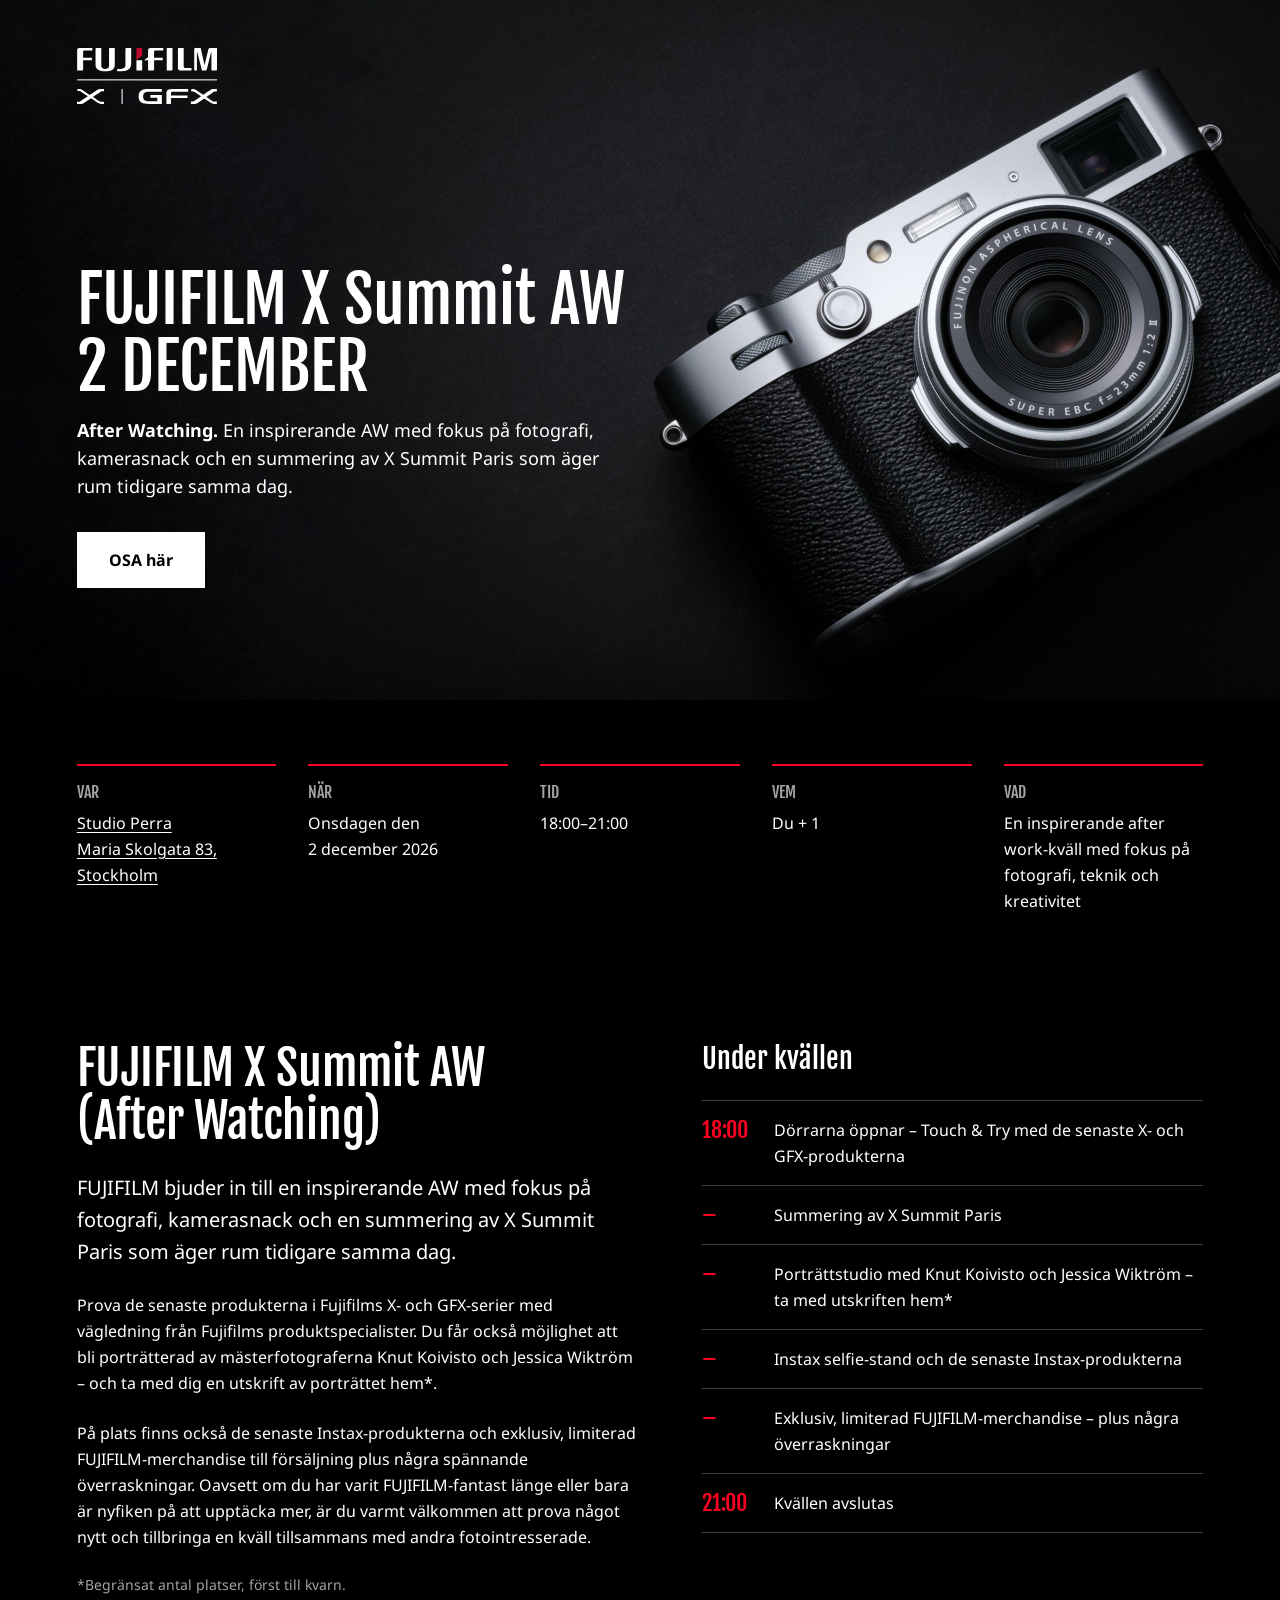
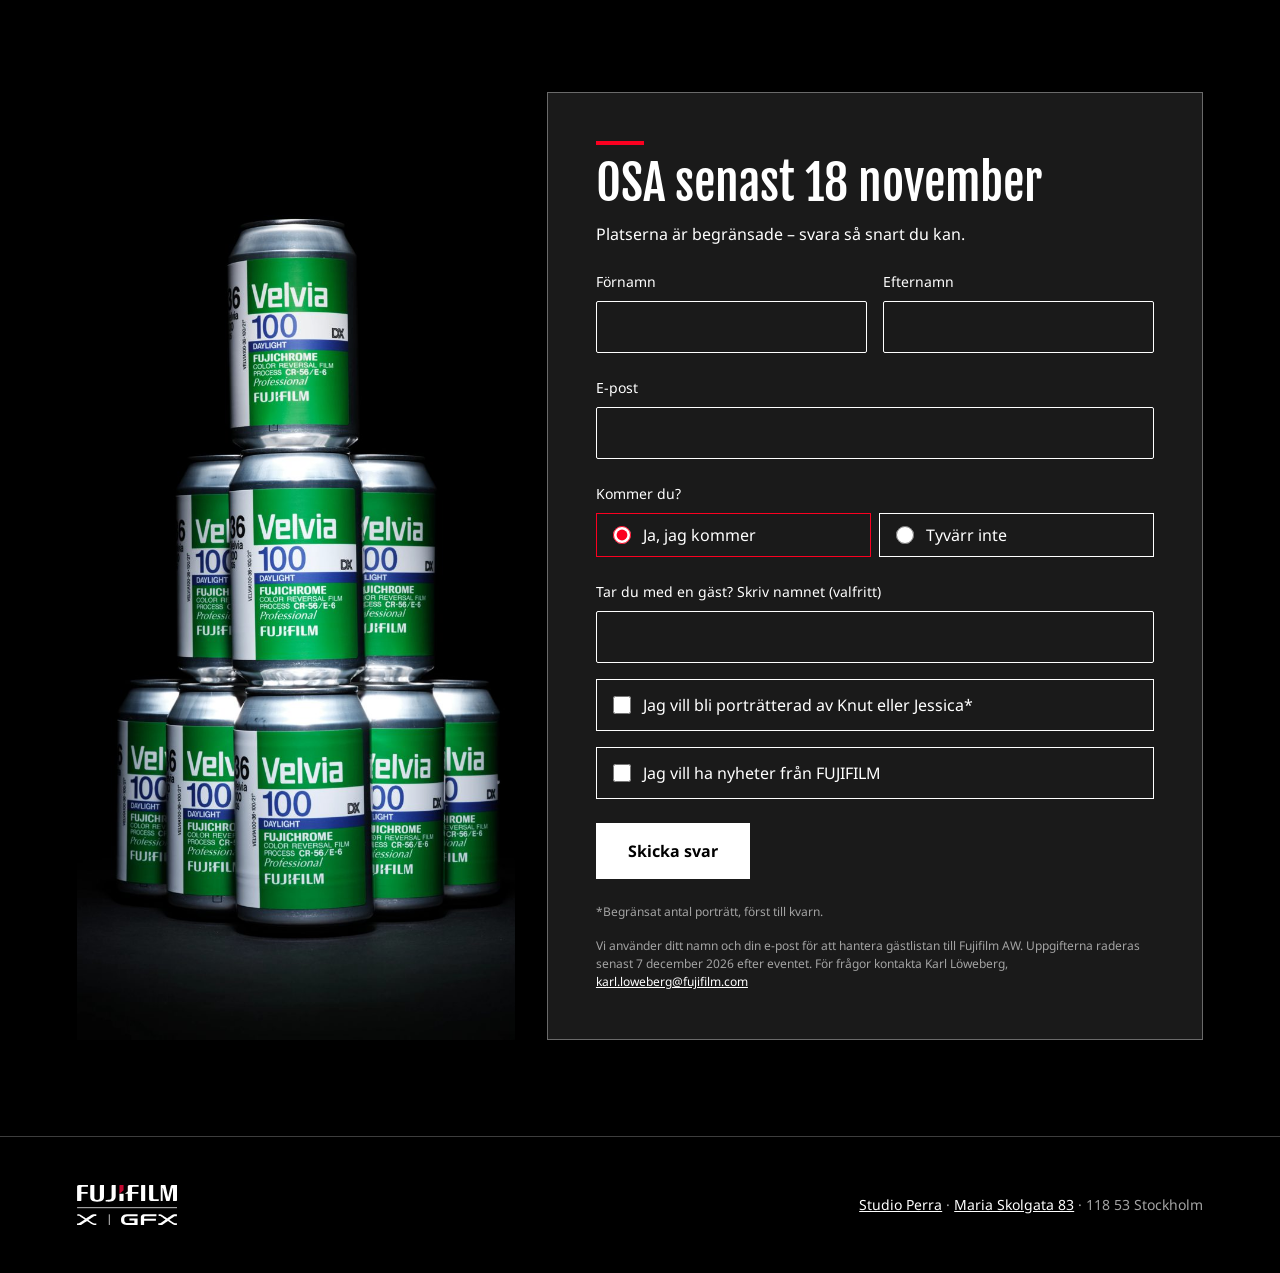
==== index.html @ 07cab006 "Cookiefri besöksräknare Räknar sidvisningar via databasen: tidpunkt, källa och mobil eller dator. In" ====
<!doctype html>
<html lang="sv">
<head>
  <meta charset="utf-8">
  <meta name="viewport" content="width=device-width, initial-scale=1">
  <title>FUJIFILM X Summit AW – OSA 2 december</title>
  <meta name="description" content="FUJIFILM X Summit AW (After Watching) – en inspirerande AW med fotografi, kamerasnack och en summering av X Summit Paris. Studio Perra, 2 december 2026. OSA senast 18 november.">
  <meta name="robots" content="noindex">
  <meta property="og:title" content="FUJIFILM X Summit AW – OSA 2 december">
  <meta property="og:description" content="En inspirerande AW med fotografi, kamerasnack och en summering av X Summit Paris. Studio Perra, 2 december 2026.">
  <meta property="og:type" content="website">
  <link rel="preconnect" href="https://fonts.googleapis.com">
  <link rel="preconnect" href="https://fonts.gstatic.com" crossorigin>
  <link href="https://fonts.googleapis.com/css2?family=Fjalla+One&family=Noto+Sans:wght@400;700&display=swap" rel="stylesheet">
  <link rel="stylesheet" href="styles.css?v=2">
</head>
<body>

  <!-- HERO -->
  <section class="hero">
    <header class="hero__logos">
      <img src="img/fujifilm-x-gfx-white.svg" alt="FUJIFILM X | GFX" class="hero__logo hero__logo--fujifilm">
    </header>
    <div class="hero__text">
      <h1 class="hero__title">FUJIFILM X Summit AW<br>2 DECEMBER</h1>
      <p class="hero__lead"><b>After Watching.</b> En inspirerande AW med fokus på fotografi, kamerasnack och en summering av X Summit Paris som äger rum tidigare samma dag.</p>
      <div class="hero__cta">
        <a href="#osa" class="btn">OSA här</a>
      </div>
    </div>
  </section>

  <!-- FAKTA -->
  <section class="facts">
    <div class="facts__grid">
      <div class="fact">
        <span class="fact__label">Var</span>
        <span class="fact__value"><a href="https://studioperra.se" class="fact__link">Studio Perra</a><br><a href="https://www.google.se/maps/place/Maria+Skolgata+83,+118+53+Stockholm/" class="fact__link">Maria Skolgata 83, Stockholm</a></span>
      </div>
      <div class="fact">
        <span class="fact__label">När</span>
        <span class="fact__value">Onsdagen den<br>2 december 2026</span>
      </div>
      <div class="fact">
        <span class="fact__label">Tid</span>
        <span class="fact__value">18:00–21:00</span>
      </div>
      <div class="fact">
        <span class="fact__label">Vem</span>
        <span class="fact__value">Du + 1</span>
      </div>
      <div class="fact">
        <span class="fact__label">Vad</span>
        <span class="fact__value">En inspirerande after work-kväll med fokus på fotografi, teknik och kreativitet</span>
      </div>
    </div>
  </section>

  <!-- INBJUDAN -->
  <section class="invite">
    <div class="invite__row">
      <div class="invite__copy">
        <h2 class="h2">FUJIFILM X Summit AW<br>(After Watching)</h2>
        <p class="lead">FUJIFILM bjuder in till en inspirerande AW med fokus på fotografi, kamerasnack och en summering av X Summit Paris som äger rum tidigare samma dag.</p>
        <p class="body">Prova de senaste produkterna i Fujifilms X- och GFX-serier med vägledning från Fujifilms produktspecialister. Du får också möjlighet att bli porträtterad av mästerfotograferna Knut Koivisto och Jessica Wiktröm – och ta med dig en utskrift av porträttet hem*.</p>
        <p class="body">På plats finns också de senaste Instax-produkterna och exklusiv, limiterad FUJIFILM-merchandise till försäljning plus några spännande överraskningar. Oavsett om du har varit FUJIFILM-fantast länge eller bara är nyfiken på att upptäcka mer, är du varmt välkommen att prova något nytt och tillbringa en kväll tillsammans med andra fotointresserade.</p>
        <p class="small muted">*Begränsat antal platser, först till kvarn.</p>
      </div>
      <div class="invite__program">
        <h3 class="h3">Under kvällen</h3>
        <ul class="program">
          <li class="program__item"><span class="program__time">18:00</span><span class="program__text">Dörrarna öppnar – Touch &amp; Try med de senaste X- och GFX-produkterna</span></li>
          <li class="program__item"><span class="program__time">–</span><span class="program__text">Summering av X Summit Paris</span></li>
          <li class="program__item"><span class="program__time">–</span><span class="program__text">Porträttstudio med Knut Koivisto och Jessica Wiktröm – ta med utskriften hem*</span></li>
          <li class="program__item"><span class="program__time">–</span><span class="program__text">Instax selfie-stand och de senaste Instax-produkterna</span></li>
          <li class="program__item"><span class="program__time">–</span><span class="program__text">Exklusiv, limiterad FUJIFILM-merchandise – plus några överraskningar</span></li>
          <li class="program__item"><span class="program__time">21:00</span><span class="program__text">Kvällen avslutas</span></li>
        </ul>
      </div>
    </div>
  </section>

  <!-- OSA -->
  <section id="osa" class="rsvp">
    <div class="rsvp__row">
      <img src="img/velvia.jpg" loading="lazy" alt="FUJIFILM Velvia-burkar staplade i en pyramid" class="rsvp__image">

      <div class="glass rsvp__panel">

        <form id="rsvp-form" class="form" novalidate>
          <div class="form__intro">
            <div class="rule"></div>
            <h2 class="h2">OSA senast 18 november</h2>
            <p class="body">Platserna är begränsade – svara så snart du kan.</p>
          </div>

          <p id="rsvp-closed" class="body" role="status" hidden>Anmälan är stängd.</p>

          <div id="rsvp-fields" class="form__fields-wrap">
            <div class="form__grid-2">
              <div>
                <label class="label" for="fname">Förnamn</label>
                <input class="input" id="fname" name="fname" type="text" autocomplete="given-name" maxlength="100" required>
                <p class="field__error" id="fname-error" role="alert" hidden></p>
              </div>
              <div>
                <label class="label" for="lname">Efternamn</label>
                <input class="input" id="lname" name="lname" type="text" autocomplete="family-name" maxlength="100" required>
                <p class="field__error" id="lname-error" role="alert" hidden></p>
              </div>
            </div>
            <div>
              <label class="label" for="email">E-post</label>
              <input class="input" id="email" name="email" type="email" autocomplete="email" maxlength="254" required>
              <p class="field__error" id="email-error" role="alert" hidden></p>
            </div>

            <div class="visually-hidden" aria-hidden="true">
              <label for="webbplats">Lämna tomt</label>
              <input id="webbplats" name="webbplats" type="text" tabindex="-1" autocomplete="off">
            </div>

            <fieldset class="fieldset">
              <legend class="label">Kommer du?</legend>
              <div class="form__grid-2 form__grid-2--tight">
                <label class="choice"><input type="radio" name="attend" value="yes" checked> Ja, jag kommer</label>
                <label class="choice"><input type="radio" name="attend" value="no"> Tyvärr inte</label>
              </div>
            </fieldset>

            <div id="attend-extra" class="form__extra">
              <div>
                <label class="label" for="guest">Tar du med en gäst? Skriv namnet (valfritt)</label>
                <input class="input" id="guest" name="guest" type="text" maxlength="200">
              </div>
              <label class="choice choice--tall"><input type="checkbox" name="portrait"> Jag vill bli porträtterad av Knut eller Jessica*</label>
              <label class="choice choice--tall"><input type="checkbox" name="news"> Jag vill ha nyheter från FUJIFILM</label>
            </div>

            <div class="form__submit">
              <p id="rsvp-error" class="form__error" role="alert" hidden></p>
              <button id="rsvp-submit" class="btn" type="submit">Skicka svar</button>
            </div>
          </div>

          <div class="form__notes">
            <p class="caption muted">*Begränsat antal porträtt, först till kvarn.</p>
            <p class="caption muted">Vi använder ditt namn och din e-post för att hantera gästlistan till Fujifilm AW. Uppgifterna raderas senast 7 december 2026 efter eventet. För frågor kontakta Karl Löweberg, <a href="mailto:karl.loweberg@fujifilm.com">karl.loweberg@fujifilm.com</a></p>
          </div>
        </form>

        <div id="rsvp-thanks" class="thanks" hidden>
          <span class="label-caps accent">Tack!</span>
          <h3 id="thanks-title" class="h3 h3--large"></h3>
          <p id="thanks-body" class="body"></p>
          <button id="rsvp-reset" class="btn btn--ghost" type="button">Ändra mitt svar</button>
        </div>

      </div>
    </div>
  </section>

  <!-- FOOTER -->
  <footer class="footer">
    <div class="footer__logos">
      <img src="img/fujifilm-x-gfx-white.svg" alt="FUJIFILM X | GFX" class="footer__logo footer__logo--fujifilm">
    </div>
    <p class="small muted"><a href="https://studioperra.se">Studio Perra</a> · <a href="https://www.google.se/maps/place/Maria+Skolgata+83,+118+53+Stockholm/">Maria Skolgata 83</a> · 118 53 Stockholm</p>
  </footer>

  <script src="db.js?v=2"></script>
  <script src="script.js?v=2"></script>
</body>
</html>
---- styles.css ----
/* ------------------------------------------------------------------
   FUJIFILM X Summit AW – RSVP
   Tokens från designsystemet "Fujifilm Imaging" (design/fujifilm-imaging-tokens.json)
   ------------------------------------------------------------------ */

:root {
  --comm-red: #fb0020;
  --comm-black: #000000;
  --white: #ffffff;
  --surface: var(--comm-black);
  --surface-alt: #1a1a1a;
  --ink: var(--white);
  --ink-muted: #a3a3a3;
  --hairline: #3d3d3d;
  --accent: var(--comm-red);

  --font-display: "Fjalla One", "Arial Narrow", sans-serif;
  --font-text: "Noto Sans", system-ui, -apple-system, sans-serif;

  --space-1: 4px;
  --space-2: 8px;
  --space-3: 16px;
  --space-4: 24px;
  --space-5: 32px;
  --space-6: 48px;
  --space-7: 64px;
  --space-8: 96px;

  --gutter: clamp(24px, 6vw, 96px);
  --radius-0: 0px;
  --radius-sm: 2px;
}

*, *::before, *::after { box-sizing: border-box; }

html { scroll-behavior: smooth; }

body {
  margin: 0;
  min-height: 100vh;
  background: var(--surface);
  color: var(--ink);
  font-family: var(--font-text);
  font-size: 16px;
  line-height: 26px;
  -webkit-font-smoothing: antialiased;
}

a { color: var(--white); }
a:hover { color: var(--ink-muted); }

img { display: block; max-width: 100%; }

/* ---------- Typografi ---------- */

.h2 {
  margin: 0;
  font-family: var(--font-display);
  font-weight: 400;
  font-size: 48px;
  line-height: 1.1;
  letter-spacing: 0;
}

.h3 {
  margin: 0;
  font-family: var(--font-display);
  font-weight: 400;
  font-size: 28px;
  line-height: 1.2;
  letter-spacing: 0;
}

.h3--large { font-size: 36px; line-height: 1.15; }

.lead { margin: 0; font-size: 20px; line-height: 32px; }
.body { margin: 0; font-size: 16px; line-height: 26px; }
.small { margin: 0; font-size: 14px; line-height: 22px; }
.caption { margin: 0; font-size: 12px; line-height: 18px; }
.muted { color: var(--ink-muted); }
.accent { color: var(--accent); }

.label-caps {
  font-family: var(--font-display);
  font-size: 16px;
  line-height: 1.25;
  text-transform: uppercase;
  letter-spacing: 0;
}

.rule { width: 48px; height: 4px; background: var(--accent); }

/* ---------- Knappar ---------- */

.btn {
  display: inline-flex;
  align-items: center;
  justify-content: center;
  height: 56px;
  padding: 0 var(--space-5);
  background: var(--white);
  color: var(--comm-black);
  border: 0;
  border-radius: var(--radius-0);
  font-family: var(--font-text);
  font-size: 16px;
  font-weight: 700;
  text-decoration: none;
  cursor: pointer;
}
.btn:hover { background: var(--accent); color: var(--white); }
.btn:focus-visible { outline: 2px solid var(--accent); outline-offset: 3px; }

.btn--ghost {
  background: transparent;
  color: var(--white);
  border: 1px solid var(--white);
  align-self: flex-start;
}

/* ---------- Hero ---------- */

.hero {
  position: relative;
  width: 100%;
  height: 700px;
  display: flex;
  flex-direction: column;
  justify-content: space-between;
  padding: var(--space-6) var(--gutter) 112px;
  background-color: var(--comm-black);
  background-image: url("img/hero.jpg");
  background-size: cover;
  background-position: center center;
  background-repeat: no-repeat;
}

.hero__logos { display: flex; align-items: center; gap: var(--space-4); }
.hero__logo--fujifilm { height: 56px; width: auto; }

.hero__text {
  display: flex;
  flex-direction: column;
  gap: var(--space-3);
  max-width: 560px;
}

.hero__title {
  margin: 0;
  font-family: var(--font-display);
  font-weight: 400;
  font-size: 64px;
  line-height: 1.05;
  letter-spacing: 0;
  color: var(--white);
}

.hero__lead { margin: 0; font-size: 18px; line-height: 28px; }
.hero__cta { margin-top: var(--space-3); }

/* ---------- Fakta ---------- */

.facts { padding: var(--space-7) var(--gutter); }

.facts__grid {
  display: grid;
  grid-template-columns: repeat(5, minmax(0, 1fr));
  gap: var(--space-5);
}

.fact {
  display: flex;
  flex-direction: column;
  gap: var(--space-2);
  border-top: 2px solid var(--accent);
  padding-top: var(--space-3);
}

.fact__label {
  font-family: var(--font-display);
  font-size: 16px;
  line-height: 1.25;
  text-transform: uppercase;
  color: var(--ink-muted);
}

.fact__value { font-size: 16px; line-height: 26px; }
.fact__link { color: var(--white); text-decoration: underline; text-underline-offset: 3px; }

/* ---------- Inbjudan ---------- */

.invite { padding: var(--space-7) var(--gutter) var(--space-8); }

.invite__row {
  display: flex;
  flex-wrap: wrap;
  gap: var(--space-7);
  align-items: flex-start;
}

.invite__copy {
  flex: 1 1 420px;
  min-width: 0;
  display: flex;
  flex-direction: column;
  gap: var(--space-4);
}

.invite__program { flex: 1 1 360px; min-width: 0; }
.invite__program .h3 { margin-bottom: var(--space-4); }

.program { list-style: none; margin: 0; padding: 0; }

.program__item {
  display: flex;
  gap: var(--space-3);
  padding: var(--space-3) 0;
  border-top: 1px solid var(--hairline);
}
.program__item:last-child { border-bottom: 1px solid var(--hairline); }

.program__time {
  font-family: var(--font-display);
  font-size: 22px;
  line-height: 26px;
  color: var(--accent);
  min-width: 56px;
}

.program__text { font-size: 16px; line-height: 26px; }

/* ---------- OSA ---------- */

.rsvp { padding: 0 var(--gutter) var(--space-8); }

.rsvp__row {
  display: flex;
  flex-wrap: wrap;
  gap: var(--space-5);
  align-items: stretch;
}

.rsvp__image {
  flex: 1 1 320px;
  min-width: 0;
  width: 100%;
  aspect-ratio: 3 / 4;
  object-fit: cover;
}

.rsvp__panel {
  flex: 2 1 420px;
  min-width: 0;
  padding: var(--space-6);
  display: flex;
  flex-direction: column;
  justify-content: center;
  gap: var(--space-4);
}

.glass {
  background: rgba(255, 255, 255, 0.10);
  border: 1px solid rgba(255, 255, 255, 0.35);
  backdrop-filter: blur(6px);
  -webkit-backdrop-filter: blur(6px);
}

/* ---------- Formulär ---------- */

.form { display: flex; flex-direction: column; gap: var(--space-4); }
.form[hidden] { display: none; }
.form__intro { display: flex; flex-direction: column; gap: 12px; }

.form__grid-2 {
  display: grid;
  grid-template-columns: repeat(2, minmax(0, 1fr));
  gap: var(--space-3);
}
.form__grid-2--tight { gap: var(--space-2); }

.form__extra { display: flex; flex-direction: column; gap: var(--space-3); }
.form__extra[hidden] { display: none; }

.form__submit {
  display: flex;
  flex-direction: column;
  gap: var(--space-3);
  align-items: flex-start;
}

.fieldset {
  margin: 0;
  padding: 0;
  border: 0;
  display: flex;
  flex-direction: column;
  gap: var(--space-2);
}
.fieldset legend { padding: 0; }

.label {
  display: block;
  font-size: 14px;
  line-height: 22px;
  color: var(--white);
  margin-bottom: var(--space-2);
}

.input {
  width: 100%;
  height: 52px;
  padding: 0 var(--space-3);
  background: transparent;
  color: var(--white);
  border: 1px solid var(--white);
  border-radius: var(--radius-sm);
  font-family: var(--font-text);
  font-size: 16px;
}
.input::placeholder { color: var(--ink-muted); }
.input:focus { outline: 2px solid var(--accent); outline-offset: 2px; }
.input:user-invalid { border-color: var(--accent); }

.choice {
  display: flex;
  align-items: center;
  gap: 12px;
  min-height: 44px;
  padding: var(--space-2) var(--space-3);
  border: 1px solid var(--white);
  cursor: pointer;
  font-size: 16px;
  color: var(--white);
  background: transparent;
}
.choice--tall { min-height: 52px; }
.choice input { width: 18px; height: 18px; accent-color: var(--accent); margin: 0; }
.choice:has(input[type="radio"]:checked) { border-color: var(--accent); }
.choice:focus-within { outline: 2px solid var(--accent); outline-offset: 2px; }

/* Felmeddelanden, spamfälla och knapplägen (script.js) */

.field__error,
.form__error {
  margin: var(--space-2) 0 0;
  padding-left: var(--space-2);
  border-left: 2px solid var(--accent);
  font-size: 14px;
  line-height: 22px;
  color: var(--white);
}
.form__error { margin: 0; }
.field__error[hidden],
.form__error[hidden] { display: none; }

.input[aria-invalid="true"] { border-color: var(--accent); }
textarea.input { height: auto; min-height: 120px; padding: 12px var(--space-3); line-height: 26px; }
select.input { appearance: none; }
select.input option { color: var(--comm-black); }

.form__fields-wrap { display: flex; flex-direction: column; gap: var(--space-4); }
.form__fields-wrap[hidden] { display: none; }
.form__notes { display: flex; flex-direction: column; gap: var(--space-3); }

.btn[disabled] { opacity: 0.5; cursor: default; }
.btn[disabled]:hover { background: var(--white); color: var(--comm-black); }

.visually-hidden {
  position: absolute;
  width: 1px;
  height: 1px;
  overflow: hidden;
  clip-path: inset(50%);
  white-space: nowrap;
}

.thanks { display: flex; flex-direction: column; gap: var(--space-3); }
.thanks[hidden] { display: none; }

/* ---------- Footer ---------- */

.footer {
  padding: var(--space-6) var(--gutter);
  display: flex;
  flex-wrap: wrap;
  justify-content: space-between;
  align-items: center;
  gap: var(--space-4);
  border-top: 1px solid var(--hairline);
}

.footer__logos { display: flex; align-items: center; gap: var(--space-4); }
.footer__logo--fujifilm { height: 40px; width: auto; }

/* ---------- Responsivt ---------- */

@media (max-width: 1100px) {
  .facts__grid { grid-template-columns: repeat(3, minmax(0, 1fr)); }
}

@media (max-width: 720px) {
  .hero {
    height: auto;
    min-height: 620px;
    background-position: 65% center;
    padding-bottom: var(--space-6);
  }
  .hero__title { font-size: 44px; }
  .h2 { font-size: 36px; }
  .facts__grid { grid-template-columns: repeat(2, minmax(0, 1fr)); }
  .rsvp__panel { padding: var(--space-4); }
  .form__grid-2 { grid-template-columns: 1fr; }
}
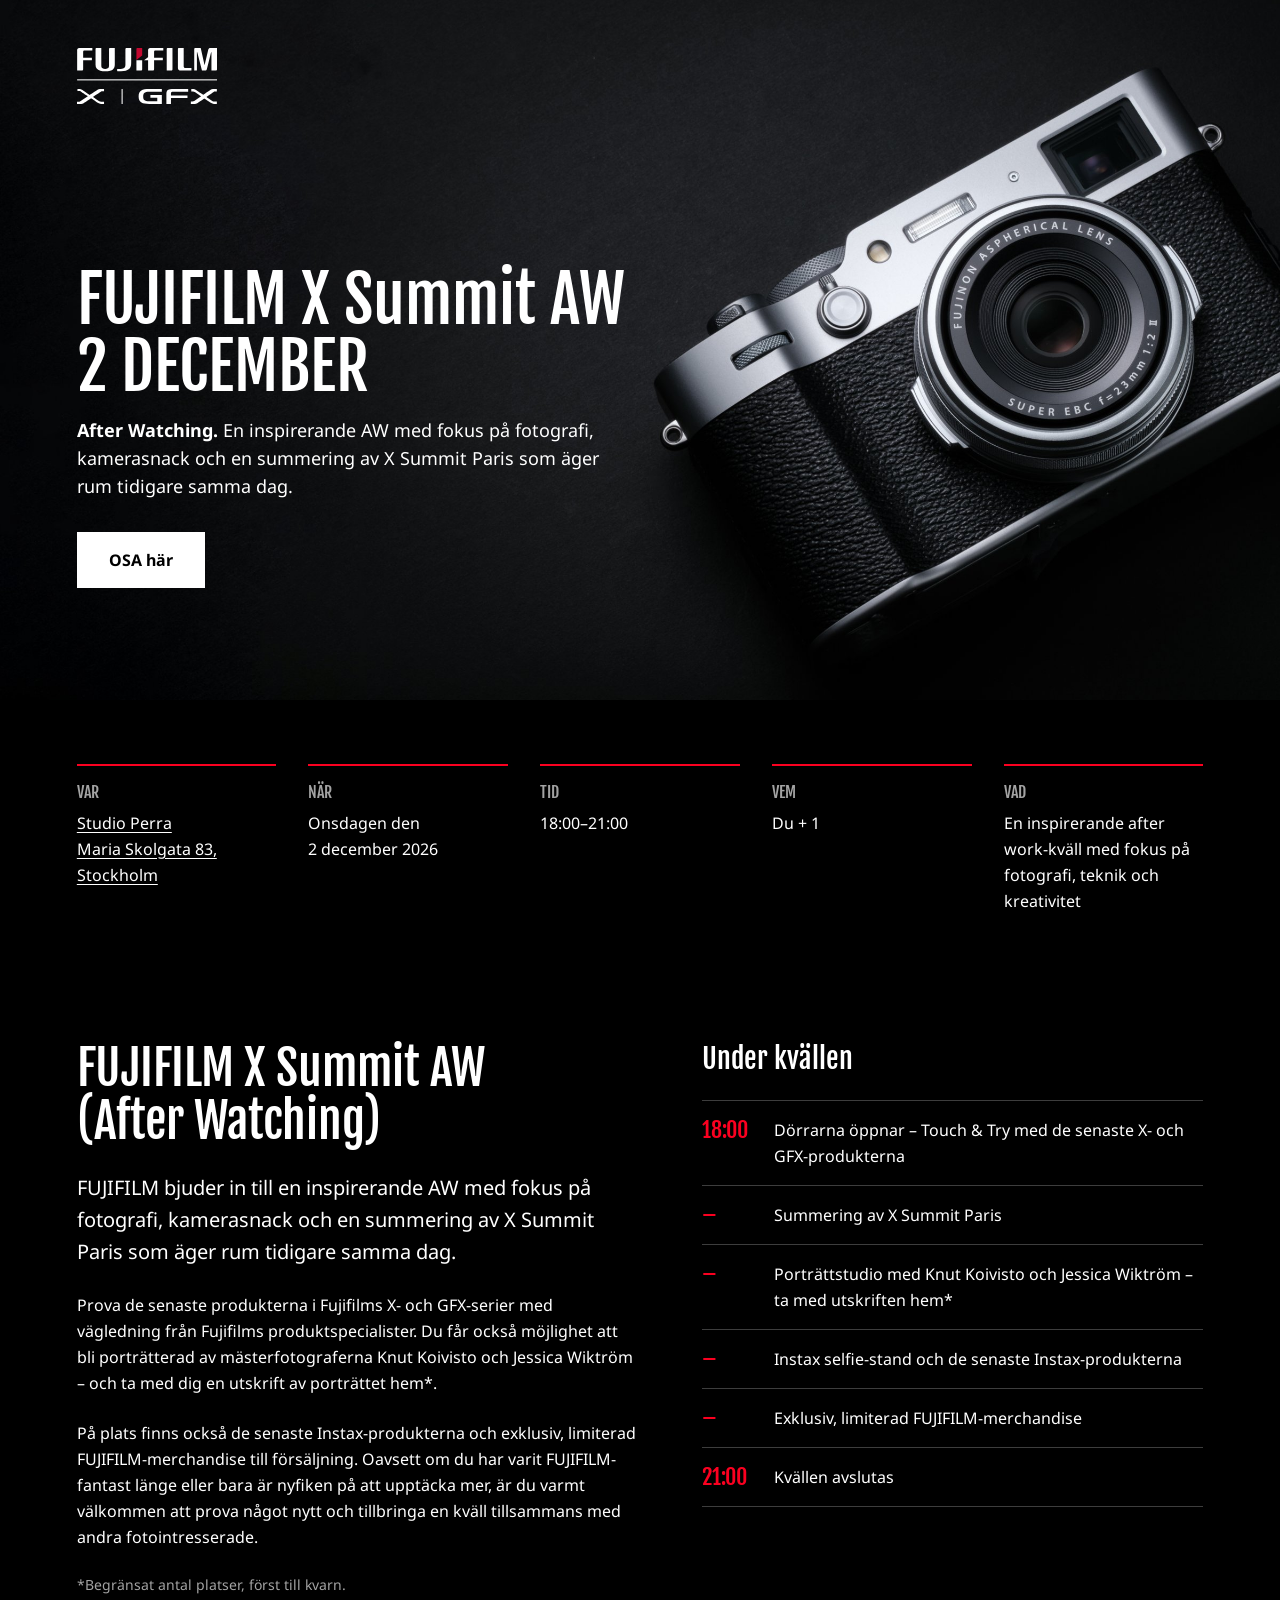
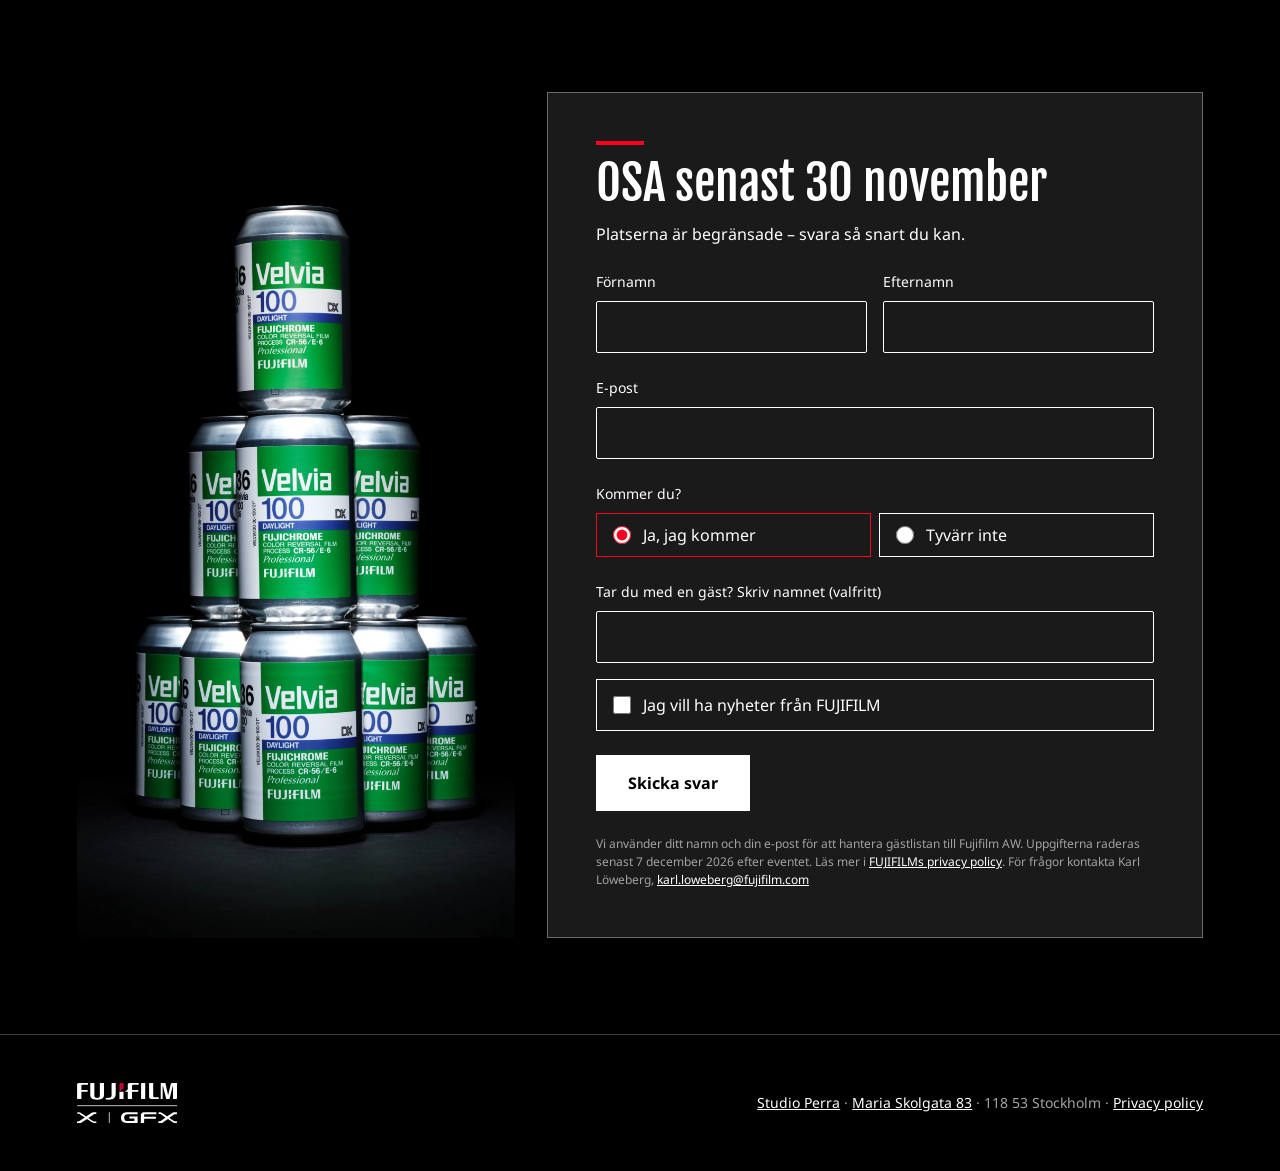
==== commit 115a6216: "Kundkorr: OSA 30 november, maxgräns, privacy policy - OSA senast 30 november - Högst 150 personer, g" ====
--- a/index.html
+++ b/index.html
@@ -2,9 +2,11 @@
 <html lang="sv">
 <head>
   <meta charset="utf-8">
-  <meta name="viewport" content="width=device-width, initial-scale=1">
+  <meta name="viewport" content="width=device-width, initial-scale=1, viewport-fit=cover">
+  <meta name="theme-color" content="#000000">
+  <meta name="format-detection" content="telephone=no">
   <title>FUJIFILM X Summit AW – OSA 2 december</title>
-  <meta name="description" content="FUJIFILM X Summit AW (After Watching) – en inspirerande AW med fotografi, kamerasnack och en summering av X Summit Paris. Studio Perra, 2 december 2026. OSA senast 18 november.">
+  <meta name="description" content="FUJIFILM X Summit AW (After Watching) – en inspirerande AW med fotografi, kamerasnack och en summering av X Summit Paris. Studio Perra, 2 december 2026. OSA senast 30 november.">
   <meta name="robots" content="noindex">
   <meta property="og:title" content="FUJIFILM X Summit AW – OSA 2 december">
   <meta property="og:description" content="En inspirerande AW med fotografi, kamerasnack och en summering av X Summit Paris. Studio Perra, 2 december 2026.">
@@ -12,14 +14,16 @@
   <link rel="preconnect" href="https://fonts.googleapis.com">
   <link rel="preconnect" href="https://fonts.gstatic.com" crossorigin>
   <link href="https://fonts.googleapis.com/css2?family=Fjalla+One&family=Noto+Sans:wght@400;700&display=swap" rel="stylesheet">
-  <link rel="stylesheet" href="styles.css?v=2">
+  <link rel="preload" as="image" href="img/hero-mobile.jpg" media="(max-width: 720px)">
+  <link rel="preload" as="image" href="img/hero.jpg" media="(min-width: 721px)">
+  <link rel="stylesheet" href="styles.css?v=5">
 </head>
 <body>
 
   <!-- HERO -->
   <section class="hero">
     <header class="hero__logos">
-      <img src="img/fujifilm-x-gfx-white.svg" alt="FUJIFILM X | GFX" class="hero__logo hero__logo--fujifilm">
+      <img src="img/fujifilm-x-gfx-white.svg" alt="FUJIFILM X | GFX" class="hero__logo hero__logo--fujifilm" width="317" height="126">
     </header>
     <div class="hero__text">
       <h1 class="hero__title">FUJIFILM X Summit AW<br>2 DECEMBER</h1>
@@ -63,7 +67,7 @@
         <h2 class="h2">FUJIFILM X Summit AW<br>(After Watching)</h2>
         <p class="lead">FUJIFILM bjuder in till en inspirerande AW med fokus på fotografi, kamerasnack och en summering av X Summit Paris som äger rum tidigare samma dag.</p>
         <p class="body">Prova de senaste produkterna i Fujifilms X- och GFX-serier med vägledning från Fujifilms produktspecialister. Du får också möjlighet att bli porträtterad av mästerfotograferna Knut Koivisto och Jessica Wiktröm – och ta med dig en utskrift av porträttet hem*.</p>
-        <p class="body">På plats finns också de senaste Instax-produkterna och exklusiv, limiterad FUJIFILM-merchandise till försäljning plus några spännande överraskningar. Oavsett om du har varit FUJIFILM-fantast länge eller bara är nyfiken på att upptäcka mer, är du varmt välkommen att prova något nytt och tillbringa en kväll tillsammans med andra fotointresserade.</p>
+        <p class="body">På plats finns också de senaste Instax-produkterna och exklusiv, limiterad FUJIFILM-merchandise till försäljning. Oavsett om du har varit FUJIFILM-fantast länge eller bara är nyfiken på att upptäcka mer, är du varmt välkommen att prova något nytt och tillbringa en kväll tillsammans med andra fotointresserade.</p>
         <p class="small muted">*Begränsat antal platser, först till kvarn.</p>
       </div>
       <div class="invite__program">
@@ -73,7 +77,7 @@
           <li class="program__item"><span class="program__time">–</span><span class="program__text">Summering av X Summit Paris</span></li>
           <li class="program__item"><span class="program__time">–</span><span class="program__text">Porträttstudio med Knut Koivisto och Jessica Wiktröm – ta med utskriften hem*</span></li>
           <li class="program__item"><span class="program__time">–</span><span class="program__text">Instax selfie-stand och de senaste Instax-produkterna</span></li>
-          <li class="program__item"><span class="program__time">–</span><span class="program__text">Exklusiv, limiterad FUJIFILM-merchandise – plus några överraskningar</span></li>
+          <li class="program__item"><span class="program__time">–</span><span class="program__text">Exklusiv, limiterad FUJIFILM-merchandise</span></li>
           <li class="program__item"><span class="program__time">21:00</span><span class="program__text">Kvällen avslutas</span></li>
         </ul>
       </div>
@@ -83,35 +87,36 @@
   <!-- OSA -->
   <section id="osa" class="rsvp">
     <div class="rsvp__row">
-      <img src="img/velvia.jpg" loading="lazy" alt="FUJIFILM Velvia-burkar staplade i en pyramid" class="rsvp__image">
+      <img src="img/velvia.jpg" width="1200" height="1600" loading="lazy" decoding="async" alt="FUJIFILM Velvia-burkar staplade i en pyramid" class="rsvp__image">
 
       <div class="glass rsvp__panel">
 
         <form id="rsvp-form" class="form" novalidate>
           <div class="form__intro">
             <div class="rule"></div>
-            <h2 class="h2">OSA senast 18 november</h2>
+            <h2 class="h2">OSA senast 30 november</h2>
             <p class="body">Platserna är begränsade – svara så snart du kan.</p>
           </div>
 
           <p id="rsvp-closed" class="body" role="status" hidden>Anmälan är stängd.</p>
+          <p id="rsvp-full" class="body" role="status" hidden>Eventet är fullbokat.</p>
 
           <div id="rsvp-fields" class="form__fields-wrap">
             <div class="form__grid-2">
               <div>
                 <label class="label" for="fname">Förnamn</label>
-                <input class="input" id="fname" name="fname" type="text" autocomplete="given-name" maxlength="100" required>
+                <input class="input" id="fname" name="fname" type="text" autocomplete="given-name" autocapitalize="words" enterkeyhint="next" maxlength="100" required>
                 <p class="field__error" id="fname-error" role="alert" hidden></p>
               </div>
               <div>
                 <label class="label" for="lname">Efternamn</label>
-                <input class="input" id="lname" name="lname" type="text" autocomplete="family-name" maxlength="100" required>
+                <input class="input" id="lname" name="lname" type="text" autocomplete="family-name" autocapitalize="words" enterkeyhint="next" maxlength="100" required>
                 <p class="field__error" id="lname-error" role="alert" hidden></p>
               </div>
             </div>
             <div>
               <label class="label" for="email">E-post</label>
-              <input class="input" id="email" name="email" type="email" autocomplete="email" maxlength="254" required>
+              <input class="input" id="email" name="email" type="email" inputmode="email" autocomplete="email" autocapitalize="off" autocorrect="off" spellcheck="false" enterkeyhint="next" maxlength="254" required>
               <p class="field__error" id="email-error" role="alert" hidden></p>
             </div>
 
@@ -131,9 +136,8 @@
             <div id="attend-extra" class="form__extra">
               <div>
                 <label class="label" for="guest">Tar du med en gäst? Skriv namnet (valfritt)</label>
-                <input class="input" id="guest" name="guest" type="text" maxlength="200">
+                <input class="input" id="guest" name="guest" type="text" autocomplete="off" autocapitalize="words" enterkeyhint="send" maxlength="200">
               </div>
-              <label class="choice choice--tall"><input type="checkbox" name="portrait"> Jag vill bli porträtterad av Knut eller Jessica*</label>
               <label class="choice choice--tall"><input type="checkbox" name="news"> Jag vill ha nyheter från FUJIFILM</label>
             </div>
 
@@ -144,8 +148,7 @@
           </div>
 
           <div class="form__notes">
-            <p class="caption muted">*Begränsat antal porträtt, först till kvarn.</p>
-            <p class="caption muted">Vi använder ditt namn och din e-post för att hantera gästlistan till Fujifilm AW. Uppgifterna raderas senast 7 december 2026 efter eventet. För frågor kontakta Karl Löweberg, <a href="mailto:karl.loweberg@fujifilm.com">karl.loweberg@fujifilm.com</a></p>
+            <p class="caption muted">Vi använder ditt namn och din e-post för att hantera gästlistan till Fujifilm AW. Uppgifterna raderas senast 7 december 2026 efter eventet. Läs mer i <a href="https://fujifilmcreators.dk/privacy-policy/" target="_blank" rel="noopener" class="notes__inline">FUJIFILMs privacy policy</a>. För frågor kontakta Karl Löweberg, <a href="mailto:karl.loweberg@fujifilm.com">karl.loweberg@fujifilm.com</a></p>
           </div>
         </form>
 
@@ -163,12 +166,12 @@
   <!-- FOOTER -->
   <footer class="footer">
     <div class="footer__logos">
-      <img src="img/fujifilm-x-gfx-white.svg" alt="FUJIFILM X | GFX" class="footer__logo footer__logo--fujifilm">
+      <img src="img/fujifilm-x-gfx-white.svg" alt="FUJIFILM X | GFX" class="footer__logo footer__logo--fujifilm" width="317" height="126" loading="lazy">
     </div>
-    <p class="small muted"><a href="https://studioperra.se">Studio Perra</a> · <a href="https://www.google.se/maps/place/Maria+Skolgata+83,+118+53+Stockholm/">Maria Skolgata 83</a> · 118 53 Stockholm</p>
+    <p class="footer__address small muted"><a href="https://studioperra.se">Studio Perra</a><span class="footer__sep" aria-hidden="true"> · </span><a href="https://www.google.se/maps/place/Maria+Skolgata+83,+118+53+Stockholm/">Maria Skolgata 83</a><span class="footer__sep" aria-hidden="true"> · </span><span>118 53 Stockholm</span><span class="footer__sep" aria-hidden="true"> · </span><a href="https://fujifilmcreators.dk/privacy-policy/" target="_blank" rel="noopener">Privacy policy</a></p>
   </footer>
 
-  <script src="db.js?v=2"></script>
-  <script src="script.js?v=2"></script>
+  <script src="db.js?v=5"></script>
+  <script src="script.js?v=5"></script>
 </body>
 </html>
--- a/styles.css
+++ b/styles.css
@@ -26,14 +26,22 @@
   --space-7: 64px;
   --space-8: 96px;
 
-  --gutter: clamp(24px, 6vw, 96px);
+  --gutter: max(clamp(20px, 6vw, 96px), env(safe-area-inset-left), env(safe-area-inset-right));
   --radius-0: 0px;
   --radius-sm: 2px;
 }
 
 *, *::before, *::after { box-sizing: border-box; }
 
-html { scroll-behavior: smooth; }
+html {
+  scroll-behavior: smooth;
+  -webkit-text-size-adjust: 100%;
+  text-size-adjust: 100%;
+}
+
+@media (prefers-reduced-motion: reduce) {
+  html { scroll-behavior: auto; }
+}
 
 body {
   margin: 0;
@@ -44,10 +52,13 @@
   font-size: 16px;
   line-height: 26px;
   -webkit-font-smoothing: antialiased;
+  -webkit-tap-highlight-color: rgba(255, 255, 255, 0.15);
 }
 
 a { color: var(--white); }
-a:hover { color: var(--ink-muted); }
+@media (hover: hover) {
+  a:hover { color: var(--ink-muted); }
+}
 
 img { display: block; max-width: 100%; }
 
@@ -108,7 +119,10 @@
   text-decoration: none;
   cursor: pointer;
 }
-.btn:hover { background: var(--accent); color: var(--white); }
+@media (hover: hover) {
+  .btn:hover { background: var(--accent); color: var(--white); }
+}
+.btn:active { background: var(--accent); color: var(--white); }
 .btn:focus-visible { outline: 2px solid var(--accent); outline-offset: 3px; }
 
 .btn--ghost {
@@ -231,7 +245,7 @@
 
 /* ---------- OSA ---------- */
 
-.rsvp { padding: 0 var(--gutter) var(--space-8); }
+.rsvp { padding: 0 var(--gutter) var(--space-8); scroll-margin-top: var(--space-4); }
 
 .rsvp__row {
   display: flex;
@@ -244,6 +258,7 @@
   flex: 1 1 320px;
   min-width: 0;
   width: 100%;
+  height: auto;
   aspect-ratio: 3 / 4;
   object-fit: cover;
 }
@@ -363,7 +378,8 @@
 .form__notes { display: flex; flex-direction: column; gap: var(--space-3); }
 
 .btn[disabled] { opacity: 0.5; cursor: default; }
-.btn[disabled]:hover { background: var(--white); color: var(--comm-black); }
+.btn[disabled]:hover,
+.btn[disabled]:active { background: var(--white); color: var(--comm-black); }
 
 .visually-hidden {
   position: absolute;
@@ -399,15 +415,80 @@
 }
 
 @media (max-width: 720px) {
+  /* Hero: bilden överst, texten på svart under. Text ligger aldrig på kameran. */
   .hero {
+    display: block;
     height: auto;
-    min-height: 620px;
-    background-position: 65% center;
-    padding-bottom: var(--space-6);
+    padding: 0;
+    background-image: none;
   }
-  .hero__title { font-size: 44px; }
-  .h2 { font-size: 36px; }
-  .facts__grid { grid-template-columns: repeat(2, minmax(0, 1fr)); }
-  .rsvp__panel { padding: var(--space-4); }
+  .hero__logos {
+    align-items: flex-start;
+    height: min(64vw, 320px);
+    padding: var(--space-4) var(--gutter);
+    padding-top: max(var(--space-4), env(safe-area-inset-top));
+    background-color: var(--comm-black);
+    background-image: url("img/hero-mobile.jpg");
+    background-size: cover;
+    background-position: 82% center;
+    background-repeat: no-repeat;
+  }
+  .hero__logo--fujifilm { height: 44px; }
+  .hero__text {
+    max-width: none;
+    padding: var(--space-5) var(--gutter) var(--space-6);
+  }
+  .hero__title { font-size: clamp(30px, 10.2vw, 44px); }
+  .hero__lead { font-size: 17px; line-height: 27px; }
+  .hero__cta .btn { width: 100%; }
+
+  .h2 { font-size: clamp(26px, 8.4vw, 36px); }
+  .rsvp .h2 { font-size: clamp(23px, 7.3vw, 36px); }
+  .lead { font-size: 18px; line-height: 28px; }
+  .caption { font-size: 14px; line-height: 21px; }
+
+  .facts { padding: var(--space-6) var(--gutter); }
+  .facts__grid { grid-template-columns: repeat(2, minmax(0, 1fr)); gap: var(--space-4) var(--space-3); }
+  .fact:last-child { grid-column: 1 / -1; }
+  .fact__link { display: inline-block; padding: 9px 0; }
+  .fact__link + br { display: none; }
+  .fact__value .fact__link { display: block; }
+
+  .invite { padding: var(--space-5) var(--gutter) var(--space-7); }
+  .invite__row { gap: var(--space-6); }
+  .invite__copy, .invite__program { flex-basis: 100%; }
+
+  /* Formuläret först, bilden efter. */
+  .rsvp { padding-bottom: var(--space-7); }
+  .rsvp__panel { order: -1; flex-basis: 100%; padding: var(--space-5) var(--space-4); }
+  .rsvp__image { flex: 0 0 100%; aspect-ratio: 3 / 4; }
   .form__grid-2 { grid-template-columns: 1fr; }
-}
+  .form__submit { align-items: stretch; }
+  .form__submit .btn, .thanks .btn { width: 100%; }
+  .form__notes a { display: block; padding: 12px 0; }
+
+  .footer {
+    flex-direction: column;
+    align-items: flex-start;
+    padding: var(--space-5) var(--gutter);
+    padding-bottom: max(var(--space-5), env(safe-area-inset-bottom));
+  }
+  .footer__address { display: flex; flex-direction: column; }
+  .footer__address a { padding: 11px 0; }
+  .footer__address span { padding: 4px 0; }
+  .footer__sep { display: none; }
+}
+
+/* Pekskärm oavsett bredd (surfplatta): större tryckytor och läsbar finstilt. */
+@media (pointer: coarse) {
+  .caption { font-size: 14px; line-height: 21px; }
+  .fact__link { display: inline-block; padding: 9px 0; }
+  .form__notes a { display: inline-block; padding: 12px 0; }
+  .form__notes a.notes__inline { display: inline; padding: 0; }
+  .footer a { display: inline-block; padding: 11px 0; }
+}
+
+@media (max-width: 720px) {
+  .form__notes a { display: block; }
+  .form__notes a.notes__inline { display: inline; padding: 0; }
+}
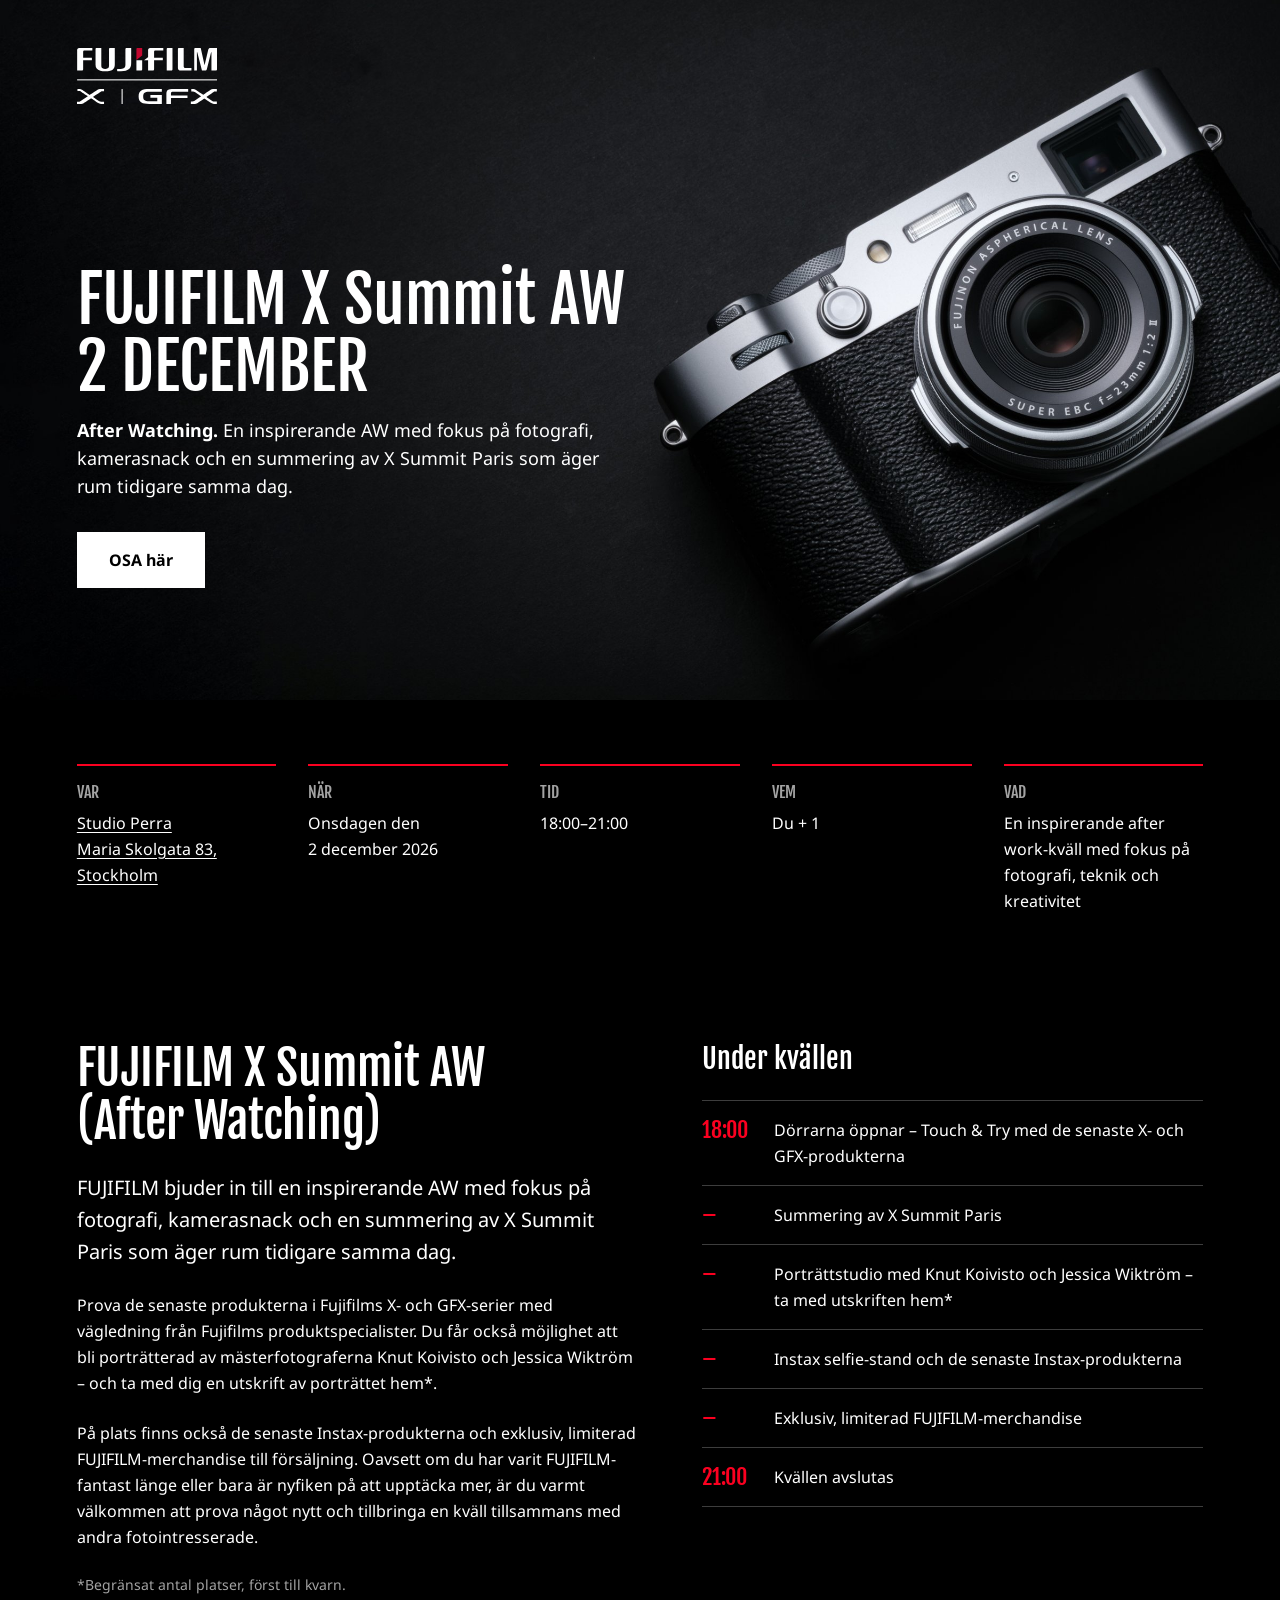
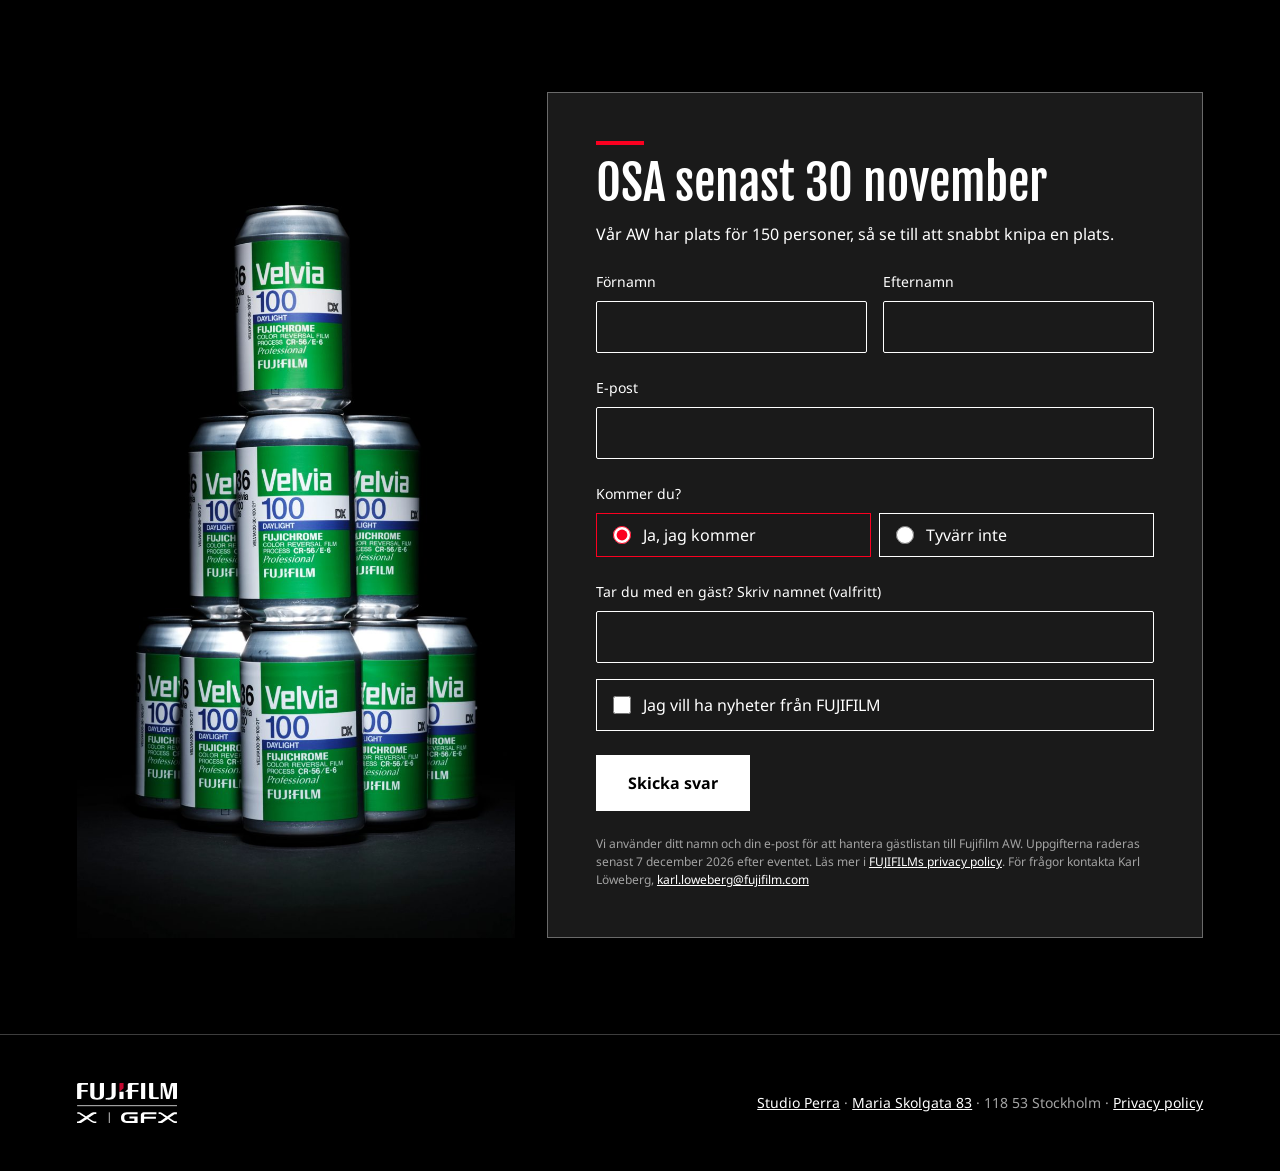
==== commit d19dfbec: "Text om 150 platser, städad privacy-sida Co-Authored-By: Claude Fable 5.2 <noreply@anthropic.com>" ====
--- a/index.html
+++ b/index.html
@@ -16,7 +16,7 @@
   <link href="https://fonts.googleapis.com/css2?family=Fjalla+One&family=Noto+Sans:wght@400;700&display=swap" rel="stylesheet">
   <link rel="preload" as="image" href="img/hero-mobile.jpg" media="(max-width: 720px)">
   <link rel="preload" as="image" href="img/hero.jpg" media="(min-width: 721px)">
-  <link rel="stylesheet" href="styles.css?v=5">
+  <link rel="stylesheet" href="styles.css?v=7">
 </head>
 <body>
 
@@ -95,7 +95,7 @@
           <div class="form__intro">
             <div class="rule"></div>
             <h2 class="h2">OSA senast 30 november</h2>
-            <p class="body">Platserna är begränsade – svara så snart du kan.</p>
+            <p class="body">Vår AW har plats för 150 personer, så se till att snabbt knipa en plats.</p>
           </div>
 
           <p id="rsvp-closed" class="body" role="status" hidden>Anmälan är stängd.</p>
@@ -148,7 +148,7 @@
           </div>
 
           <div class="form__notes">
-            <p class="caption muted">Vi använder ditt namn och din e-post för att hantera gästlistan till Fujifilm AW. Uppgifterna raderas senast 7 december 2026 efter eventet. Läs mer i <a href="https://fujifilmcreators.dk/privacy-policy/" target="_blank" rel="noopener" class="notes__inline">FUJIFILMs privacy policy</a>. För frågor kontakta Karl Löweberg, <a href="mailto:karl.loweberg@fujifilm.com">karl.loweberg@fujifilm.com</a></p>
+            <p class="caption muted">Vi använder ditt namn och din e-post för att hantera gästlistan till Fujifilm AW. Uppgifterna raderas senast 7 december 2026 efter eventet. Läs mer i <a href="privacy.html" class="notes__inline">FUJIFILMs privacy policy</a>. För frågor kontakta Karl Löweberg, <a href="mailto:karl.loweberg@fujifilm.com">karl.loweberg@fujifilm.com</a></p>
           </div>
         </form>
 
@@ -168,10 +168,10 @@
     <div class="footer__logos">
       <img src="img/fujifilm-x-gfx-white.svg" alt="FUJIFILM X | GFX" class="footer__logo footer__logo--fujifilm" width="317" height="126" loading="lazy">
     </div>
-    <p class="footer__address small muted"><a href="https://studioperra.se">Studio Perra</a><span class="footer__sep" aria-hidden="true"> · </span><a href="https://www.google.se/maps/place/Maria+Skolgata+83,+118+53+Stockholm/">Maria Skolgata 83</a><span class="footer__sep" aria-hidden="true"> · </span><span>118 53 Stockholm</span><span class="footer__sep" aria-hidden="true"> · </span><a href="https://fujifilmcreators.dk/privacy-policy/" target="_blank" rel="noopener">Privacy policy</a></p>
+    <p class="footer__address small muted"><a href="https://studioperra.se">Studio Perra</a><span class="footer__sep" aria-hidden="true"> · </span><a href="https://www.google.se/maps/place/Maria+Skolgata+83,+118+53+Stockholm/">Maria Skolgata 83</a><span class="footer__sep" aria-hidden="true"> · </span><span>118 53 Stockholm</span><span class="footer__sep" aria-hidden="true"> · </span><a href="privacy.html">Privacy policy</a></p>
   </footer>
 
-  <script src="db.js?v=5"></script>
-  <script src="script.js?v=5"></script>
+  <script src="db.js?v=7"></script>
+  <script src="script.js?v=7"></script>
 </body>
 </html>
--- a/styles.css
+++ b/styles.css
@@ -492,3 +492,34 @@
   .form__notes a { display: block; }
   .form__notes a.notes__inline { display: inline; padding: 0; }
 }
+
+/* ---------- Privacy policy (privacy.html) ---------- */
+
+.legal__header { padding: var(--space-6) var(--gutter) 0; }
+.legal__logo-link { display: inline-block; }
+
+.legal {
+  max-width: calc(760px + 2 * var(--gutter));
+  padding: var(--space-6) var(--gutter) var(--space-8);
+  display: flex;
+  flex-direction: column;
+  gap: var(--space-4);
+}
+
+.legal__back { margin: 0; font-size: 14px; line-height: 22px; }
+.legal__back a { display: inline-block; padding: 11px 0; }
+
+.legal__body { display: flex; flex-direction: column; gap: var(--space-3); }
+.legal__body p,
+.legal__body ul,
+.legal__body ol { margin: 0; font-size: 16px; line-height: 26px; overflow-wrap: anywhere; }
+.legal__body ul,
+.legal__body ol { padding-left: var(--space-4); display: flex; flex-direction: column; gap: var(--space-2); }
+.legal__heading { margin-top: var(--space-5); padding-top: var(--space-4); border-top: 1px solid var(--hairline); }
+.legal__heading:first-child { margin-top: 0; padding-top: 0; border-top: 0; }
+
+@media (max-width: 720px) {
+  .legal__header { padding-top: max(var(--space-4), env(safe-area-inset-top)); }
+  .legal { padding-top: var(--space-5); padding-bottom: var(--space-7); }
+  .legal__heading { font-size: 24px; }
+}
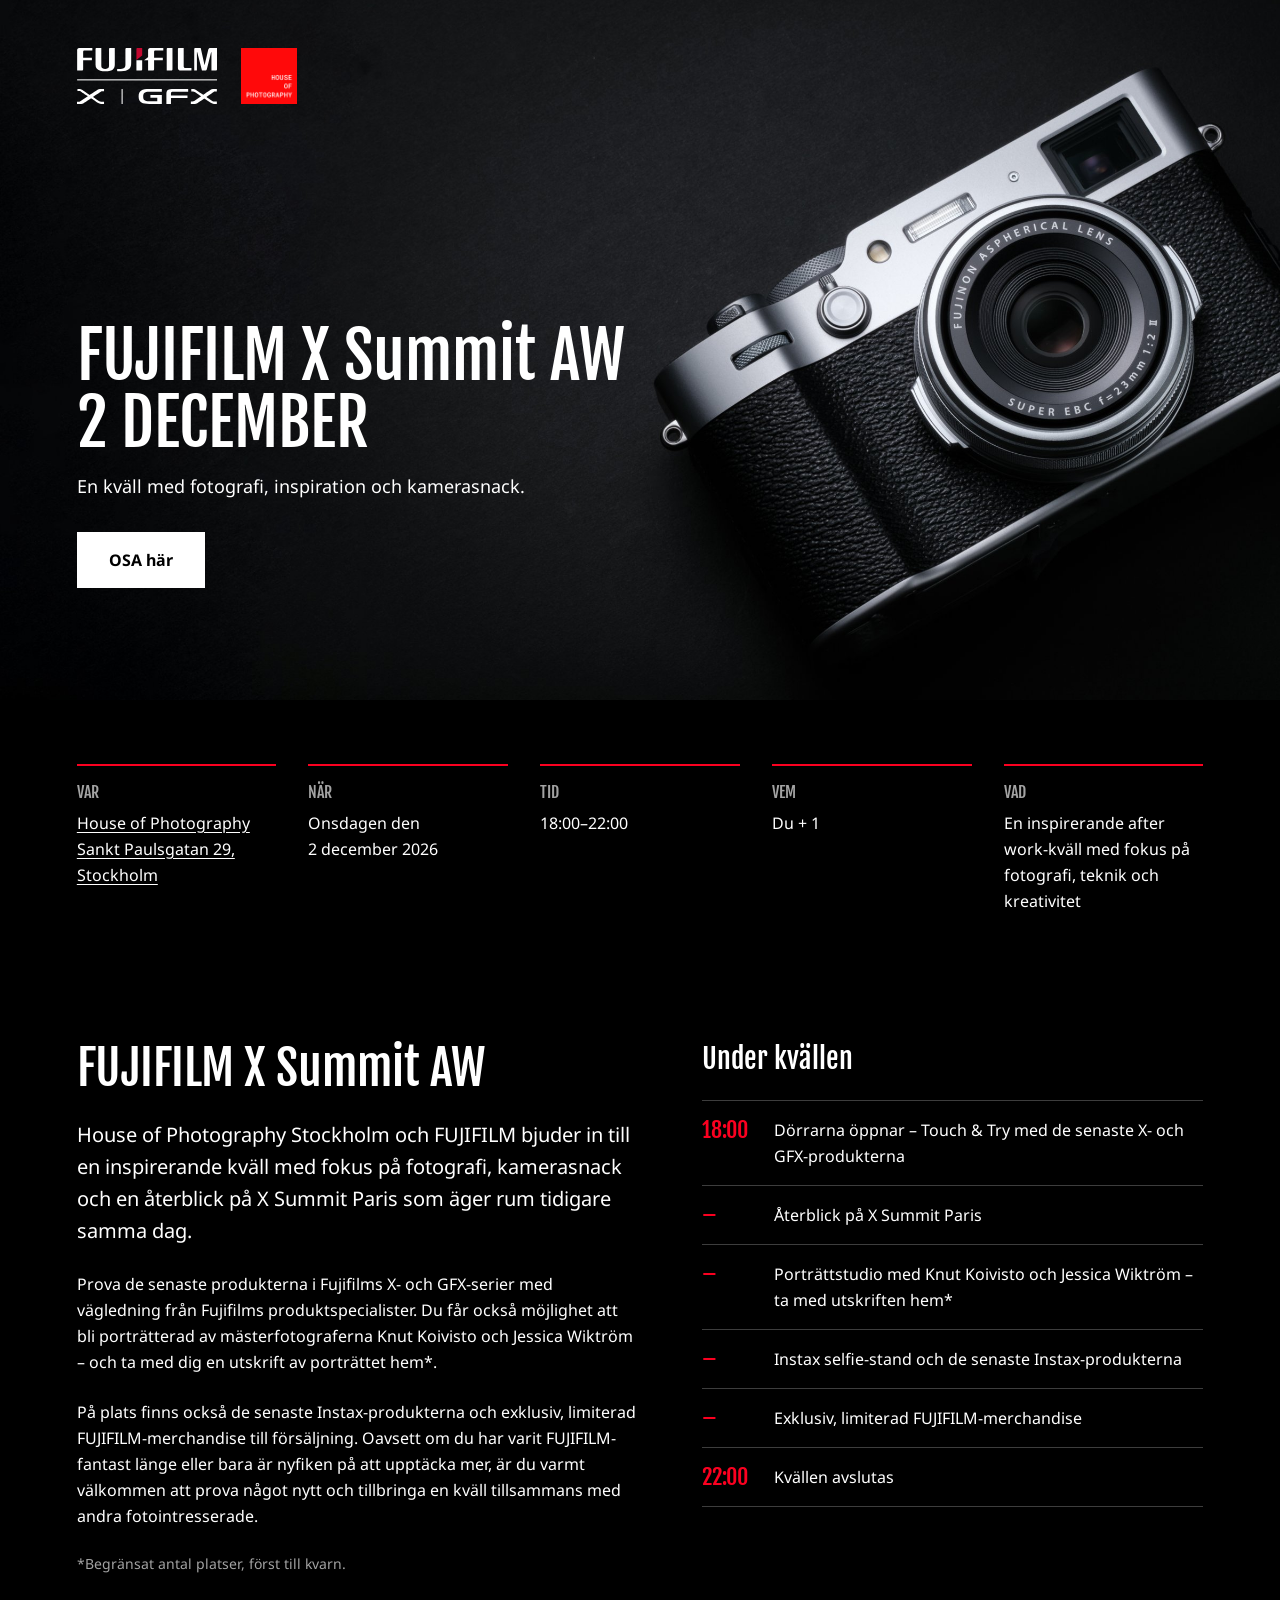
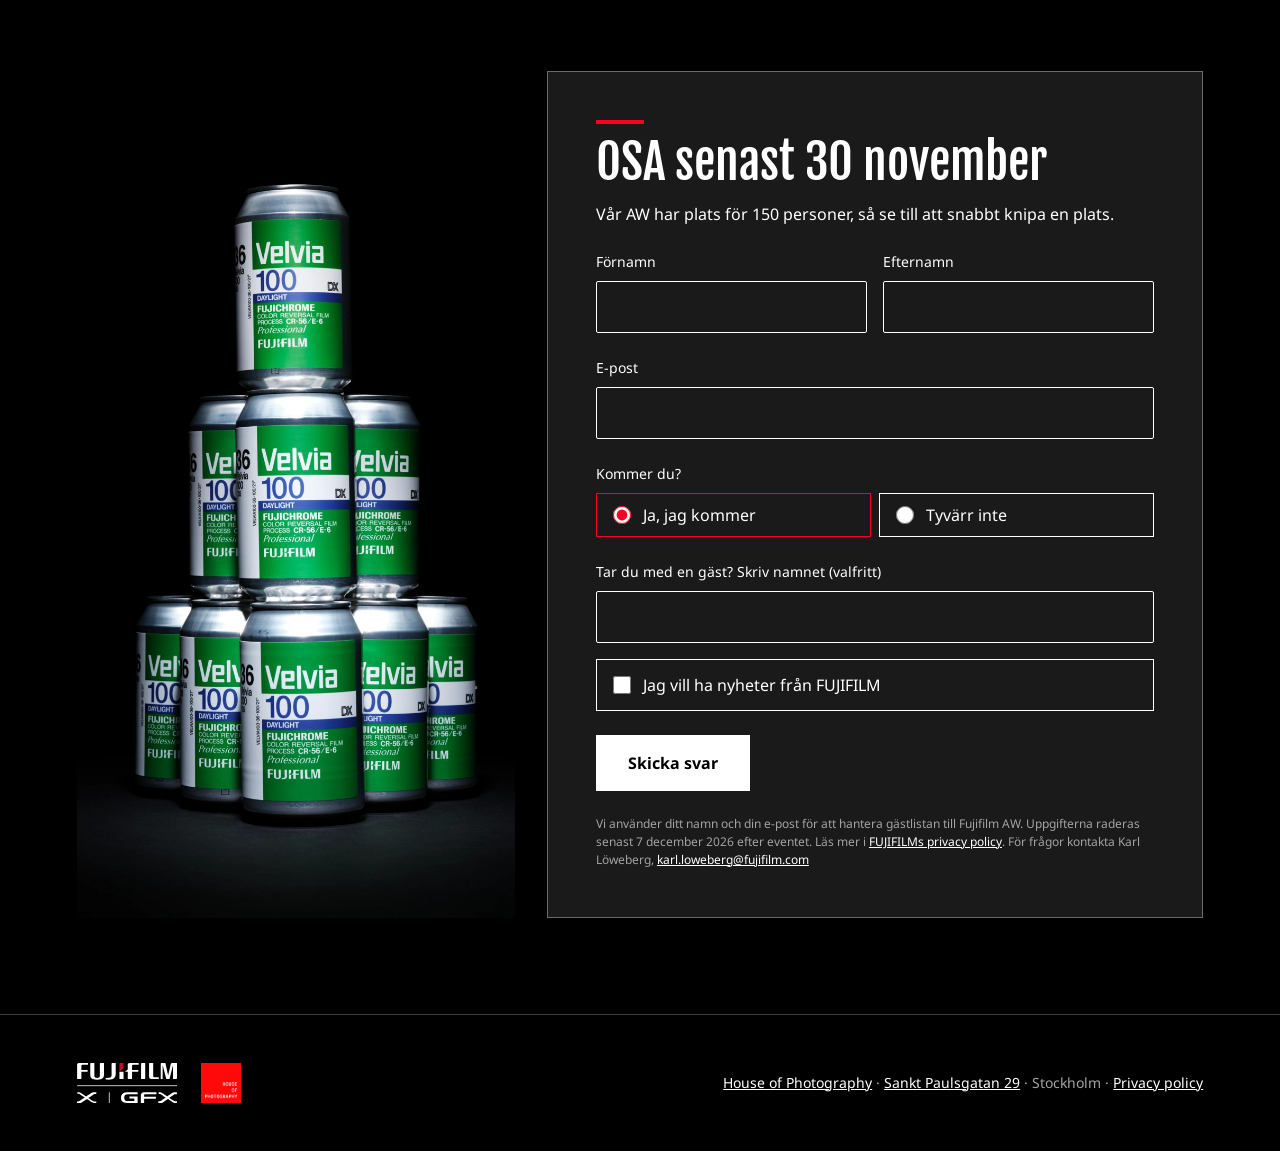
==== commit b17bedcd: "Kundkorr 2: ny plats, sluttid 22, ny ingress - Plats: House of Photography, Sankt Paulsgatan 29 - Ti" ====
--- a/index.html
+++ b/index.html
@@ -6,17 +6,17 @@
   <meta name="theme-color" content="#000000">
   <meta name="format-detection" content="telephone=no">
   <title>FUJIFILM X Summit AW – OSA 2 december</title>
-  <meta name="description" content="FUJIFILM X Summit AW (After Watching) – en inspirerande AW med fotografi, kamerasnack och en summering av X Summit Paris. Studio Perra, 2 december 2026. OSA senast 30 november.">
+  <meta name="description" content="FUJIFILM X Summit AW – en kväll med fotografi, inspiration och kamerasnack på House of Photography Stockholm, 2 december 2026. OSA senast 30 november.">
   <meta name="robots" content="noindex">
   <meta property="og:title" content="FUJIFILM X Summit AW – OSA 2 december">
-  <meta property="og:description" content="En inspirerande AW med fotografi, kamerasnack och en summering av X Summit Paris. Studio Perra, 2 december 2026.">
+  <meta property="og:description" content="En kväll med fotografi, inspiration och kamerasnack på House of Photography Stockholm, 2 december 2026.">
   <meta property="og:type" content="website">
   <link rel="preconnect" href="https://fonts.googleapis.com">
   <link rel="preconnect" href="https://fonts.gstatic.com" crossorigin>
   <link href="https://fonts.googleapis.com/css2?family=Fjalla+One&family=Noto+Sans:wght@400;700&display=swap" rel="stylesheet">
   <link rel="preload" as="image" href="img/hero-mobile.jpg" media="(max-width: 720px)">
   <link rel="preload" as="image" href="img/hero.jpg" media="(min-width: 721px)">
-  <link rel="stylesheet" href="styles.css?v=7">
+  <link rel="stylesheet" href="styles.css?v=8">
 </head>
 <body>
 
@@ -24,10 +24,11 @@
   <section class="hero">
     <header class="hero__logos">
       <img src="img/fujifilm-x-gfx-white.svg" alt="FUJIFILM X | GFX" class="hero__logo hero__logo--fujifilm" width="317" height="126">
+      <img src="img/hop-logo.png" alt="House of Photography" class="hero__logo hero__logo--hop" width="240" height="240">
     </header>
     <div class="hero__text">
       <h1 class="hero__title">FUJIFILM X Summit AW<br>2 DECEMBER</h1>
-      <p class="hero__lead"><b>After Watching.</b> En inspirerande AW med fokus på fotografi, kamerasnack och en summering av X Summit Paris som äger rum tidigare samma dag.</p>
+      <p class="hero__lead">En kväll med fotografi, inspiration och kamerasnack.</p>
       <div class="hero__cta">
         <a href="#osa" class="btn">OSA här</a>
       </div>
@@ -39,7 +40,7 @@
     <div class="facts__grid">
       <div class="fact">
         <span class="fact__label">Var</span>
-        <span class="fact__value"><a href="https://studioperra.se" class="fact__link">Studio Perra</a><br><a href="https://www.google.se/maps/place/Maria+Skolgata+83,+118+53+Stockholm/" class="fact__link">Maria Skolgata 83, Stockholm</a></span>
+        <span class="fact__value"><a href="https://www.houseofphotography.se" class="fact__link">House of Photography</a><br><a href="https://www.google.com/maps/search/?api=1&amp;query=House+of+Photography+Sankt+Paulsgatan+29+Stockholm" class="fact__link">Sankt Paulsgatan 29, Stockholm</a></span>
       </div>
       <div class="fact">
         <span class="fact__label">När</span>
@@ -47,7 +48,7 @@
       </div>
       <div class="fact">
         <span class="fact__label">Tid</span>
-        <span class="fact__value">18:00–21:00</span>
+        <span class="fact__value">18:00–22:00</span>
       </div>
       <div class="fact">
         <span class="fact__label">Vem</span>
@@ -64,8 +65,8 @@
   <section class="invite">
     <div class="invite__row">
       <div class="invite__copy">
-        <h2 class="h2">FUJIFILM X Summit AW<br>(After Watching)</h2>
-        <p class="lead">FUJIFILM bjuder in till en inspirerande AW med fokus på fotografi, kamerasnack och en summering av X Summit Paris som äger rum tidigare samma dag.</p>
+        <h2 class="h2">FUJIFILM X Summit AW</h2>
+        <p class="lead">House of Photography Stockholm och FUJIFILM bjuder in till en inspirerande kväll med fokus på fotografi, kamerasnack och en återblick på X Summit Paris som äger rum tidigare samma dag.</p>
         <p class="body">Prova de senaste produkterna i Fujifilms X- och GFX-serier med vägledning från Fujifilms produktspecialister. Du får också möjlighet att bli porträtterad av mästerfotograferna Knut Koivisto och Jessica Wiktröm – och ta med dig en utskrift av porträttet hem*.</p>
         <p class="body">På plats finns också de senaste Instax-produkterna och exklusiv, limiterad FUJIFILM-merchandise till försäljning. Oavsett om du har varit FUJIFILM-fantast länge eller bara är nyfiken på att upptäcka mer, är du varmt välkommen att prova något nytt och tillbringa en kväll tillsammans med andra fotointresserade.</p>
         <p class="small muted">*Begränsat antal platser, först till kvarn.</p>
@@ -74,11 +75,11 @@
         <h3 class="h3">Under kvällen</h3>
         <ul class="program">
           <li class="program__item"><span class="program__time">18:00</span><span class="program__text">Dörrarna öppnar – Touch &amp; Try med de senaste X- och GFX-produkterna</span></li>
-          <li class="program__item"><span class="program__time">–</span><span class="program__text">Summering av X Summit Paris</span></li>
+          <li class="program__item"><span class="program__time">–</span><span class="program__text">Återblick på X Summit Paris</span></li>
           <li class="program__item"><span class="program__time">–</span><span class="program__text">Porträttstudio med Knut Koivisto och Jessica Wiktröm – ta med utskriften hem*</span></li>
           <li class="program__item"><span class="program__time">–</span><span class="program__text">Instax selfie-stand och de senaste Instax-produkterna</span></li>
           <li class="program__item"><span class="program__time">–</span><span class="program__text">Exklusiv, limiterad FUJIFILM-merchandise</span></li>
-          <li class="program__item"><span class="program__time">21:00</span><span class="program__text">Kvällen avslutas</span></li>
+          <li class="program__item"><span class="program__time">22:00</span><span class="program__text">Kvällen avslutas</span></li>
         </ul>
       </div>
     </div>
@@ -167,11 +168,12 @@
   <footer class="footer">
     <div class="footer__logos">
       <img src="img/fujifilm-x-gfx-white.svg" alt="FUJIFILM X | GFX" class="footer__logo footer__logo--fujifilm" width="317" height="126" loading="lazy">
+      <img src="img/hop-logo.png" alt="House of Photography" class="footer__logo footer__logo--hop" width="240" height="240" loading="lazy">
     </div>
-    <p class="footer__address small muted"><a href="https://studioperra.se">Studio Perra</a><span class="footer__sep" aria-hidden="true"> · </span><a href="https://www.google.se/maps/place/Maria+Skolgata+83,+118+53+Stockholm/">Maria Skolgata 83</a><span class="footer__sep" aria-hidden="true"> · </span><span>118 53 Stockholm</span><span class="footer__sep" aria-hidden="true"> · </span><a href="privacy.html">Privacy policy</a></p>
+    <p class="footer__address small muted"><a href="https://www.houseofphotography.se">House of Photography</a><span class="footer__sep" aria-hidden="true"> · </span><a href="https://www.google.com/maps/search/?api=1&amp;query=House+of+Photography+Sankt+Paulsgatan+29+Stockholm">Sankt Paulsgatan 29</a><span class="footer__sep" aria-hidden="true"> · </span><span>Stockholm</span><span class="footer__sep" aria-hidden="true"> · </span><a href="privacy.html">Privacy policy</a></p>
   </footer>
 
-  <script src="db.js?v=7"></script>
-  <script src="script.js?v=7"></script>
+  <script src="db.js?v=8"></script>
+  <script src="script.js?v=8"></script>
 </body>
 </html>
--- a/styles.css
+++ b/styles.css
@@ -151,6 +151,7 @@
 
 .hero__logos { display: flex; align-items: center; gap: var(--space-4); }
 .hero__logo--fujifilm { height: 56px; width: auto; }
+.hero__logo--hop { height: 56px; width: 56px; }
 
 .hero__text {
   display: flex;
@@ -407,6 +408,7 @@
 
 .footer__logos { display: flex; align-items: center; gap: var(--space-4); }
 .footer__logo--fujifilm { height: 40px; width: auto; }
+.footer__logo--hop { height: 40px; width: 40px; }
 
 /* ---------- Responsivt ---------- */
 
@@ -434,6 +436,8 @@
     background-repeat: no-repeat;
   }
   .hero__logo--fujifilm { height: 44px; }
+  .hero__logo--hop { height: 44px; width: 44px; }
+  .hero__logos { gap: var(--space-3); }
   .hero__text {
     max-width: none;
     padding: var(--space-5) var(--gutter) var(--space-6);
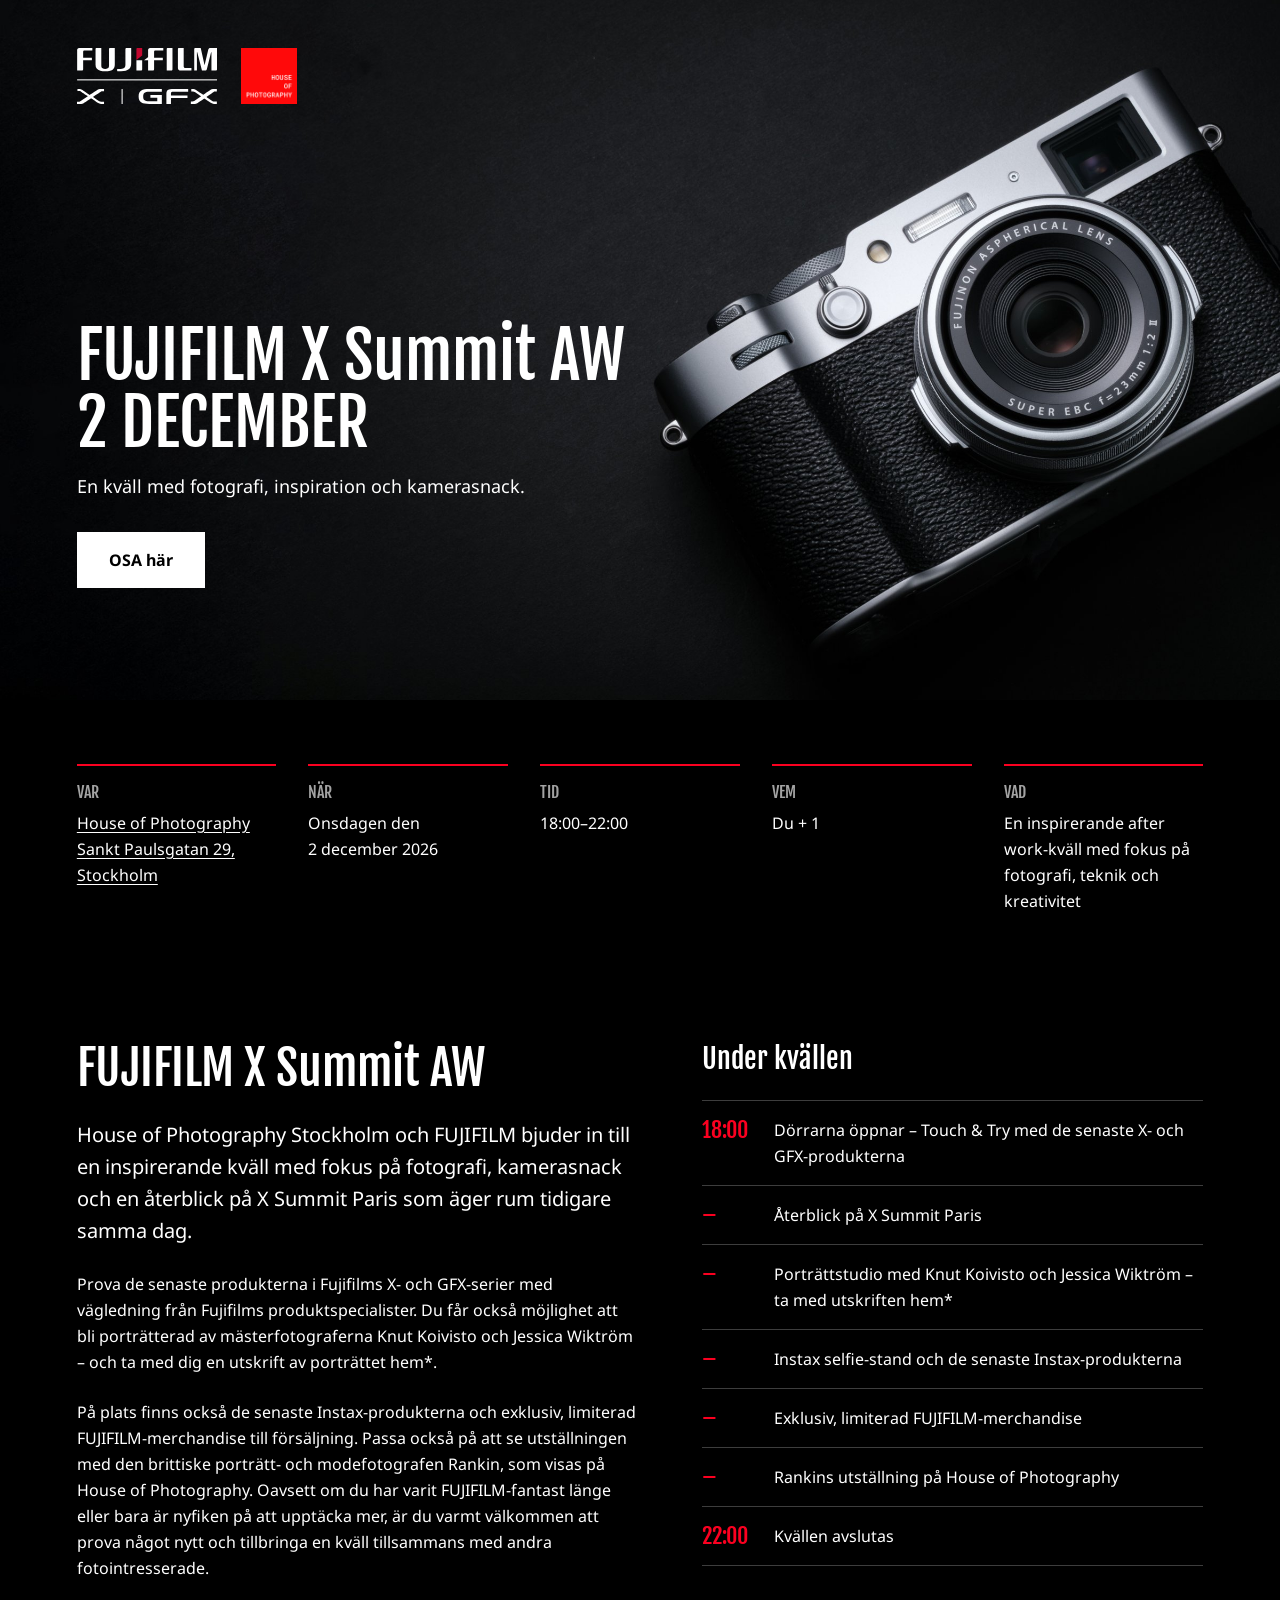
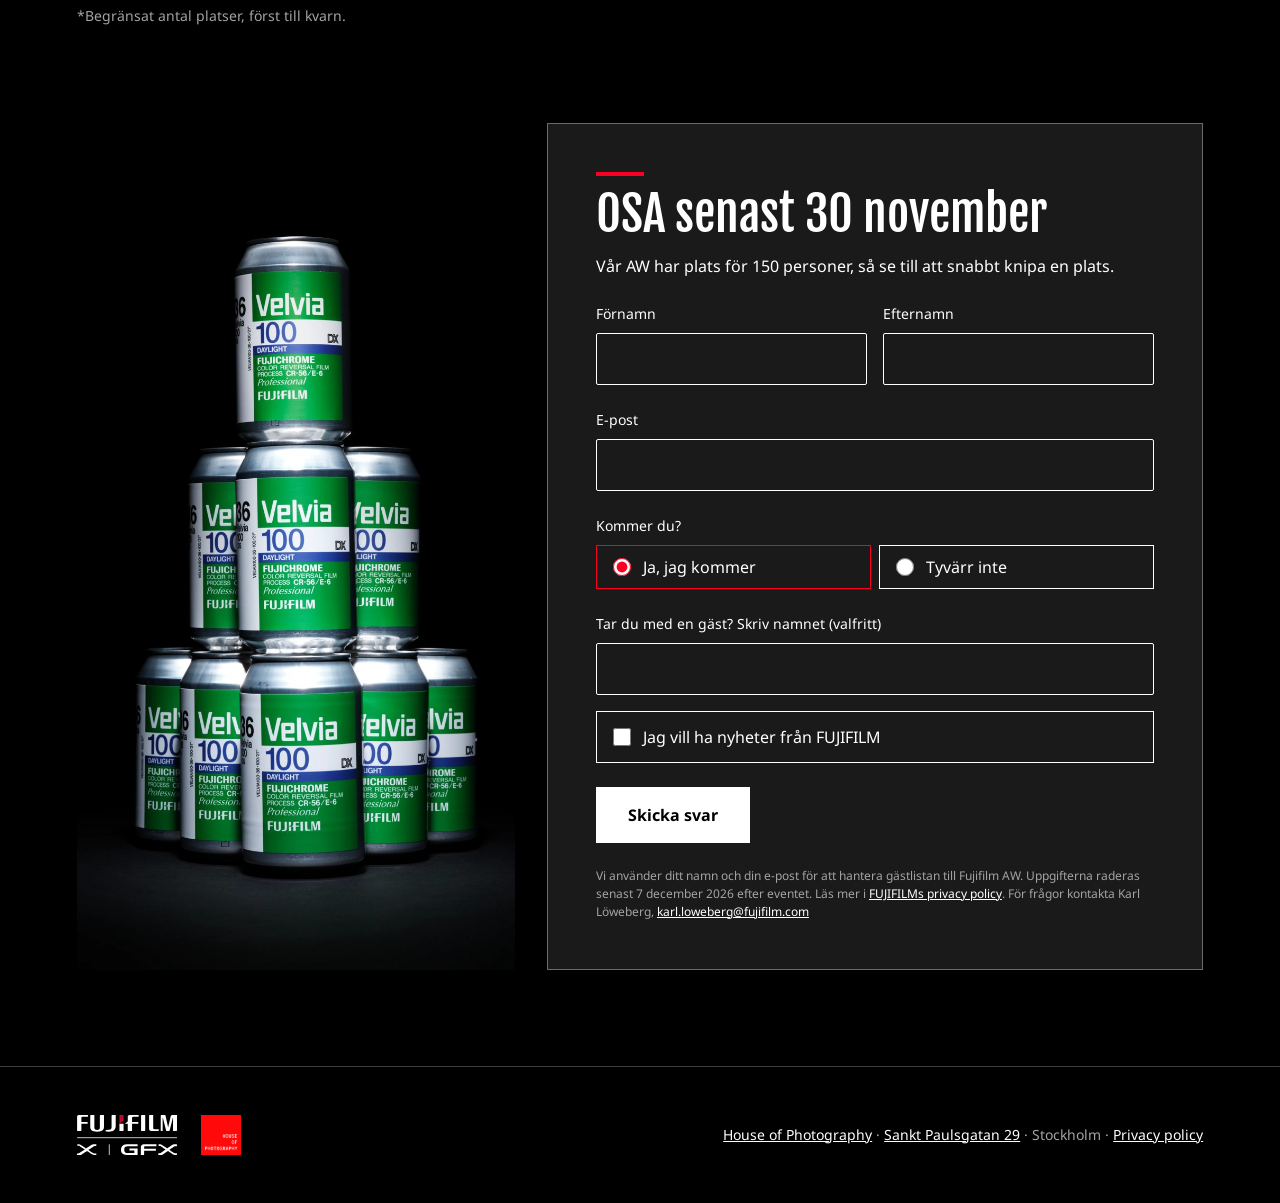
==== commit c42e2d85: "Rad om utställningen på plats Co-Authored-By: Claude Fable 5.2 <noreply@anthropic.com>" ====
--- a/index.html
+++ b/index.html
@@ -16,7 +16,7 @@
   <link href="https://fonts.googleapis.com/css2?family=Fjalla+One&family=Noto+Sans:wght@400;700&display=swap" rel="stylesheet">
   <link rel="preload" as="image" href="img/hero-mobile.jpg" media="(max-width: 720px)">
   <link rel="preload" as="image" href="img/hero.jpg" media="(min-width: 721px)">
-  <link rel="stylesheet" href="styles.css?v=8">
+  <link rel="stylesheet" href="styles.css?v=9">
 </head>
 <body>
 
@@ -68,7 +68,7 @@
         <h2 class="h2">FUJIFILM X Summit AW</h2>
         <p class="lead">House of Photography Stockholm och FUJIFILM bjuder in till en inspirerande kväll med fokus på fotografi, kamerasnack och en återblick på X Summit Paris som äger rum tidigare samma dag.</p>
         <p class="body">Prova de senaste produkterna i Fujifilms X- och GFX-serier med vägledning från Fujifilms produktspecialister. Du får också möjlighet att bli porträtterad av mästerfotograferna Knut Koivisto och Jessica Wiktröm – och ta med dig en utskrift av porträttet hem*.</p>
-        <p class="body">På plats finns också de senaste Instax-produkterna och exklusiv, limiterad FUJIFILM-merchandise till försäljning. Oavsett om du har varit FUJIFILM-fantast länge eller bara är nyfiken på att upptäcka mer, är du varmt välkommen att prova något nytt och tillbringa en kväll tillsammans med andra fotointresserade.</p>
+        <p class="body">På plats finns också de senaste Instax-produkterna och exklusiv, limiterad FUJIFILM-merchandise till försäljning. Passa också på att se utställningen med den brittiske porträtt- och modefotografen Rankin, som visas på House of Photography. Oavsett om du har varit FUJIFILM-fantast länge eller bara är nyfiken på att upptäcka mer, är du varmt välkommen att prova något nytt och tillbringa en kväll tillsammans med andra fotointresserade.</p>
         <p class="small muted">*Begränsat antal platser, först till kvarn.</p>
       </div>
       <div class="invite__program">
@@ -79,6 +79,7 @@
           <li class="program__item"><span class="program__time">–</span><span class="program__text">Porträttstudio med Knut Koivisto och Jessica Wiktröm – ta med utskriften hem*</span></li>
           <li class="program__item"><span class="program__time">–</span><span class="program__text">Instax selfie-stand och de senaste Instax-produkterna</span></li>
           <li class="program__item"><span class="program__time">–</span><span class="program__text">Exklusiv, limiterad FUJIFILM-merchandise</span></li>
+          <li class="program__item"><span class="program__time">–</span><span class="program__text">Rankins utställning på House of Photography</span></li>
           <li class="program__item"><span class="program__time">22:00</span><span class="program__text">Kvällen avslutas</span></li>
         </ul>
       </div>
@@ -173,7 +174,7 @@
     <p class="footer__address small muted"><a href="https://www.houseofphotography.se">House of Photography</a><span class="footer__sep" aria-hidden="true"> · </span><a href="https://www.google.com/maps/search/?api=1&amp;query=House+of+Photography+Sankt+Paulsgatan+29+Stockholm">Sankt Paulsgatan 29</a><span class="footer__sep" aria-hidden="true"> · </span><span>Stockholm</span><span class="footer__sep" aria-hidden="true"> · </span><a href="privacy.html">Privacy policy</a></p>
   </footer>
 
-  <script src="db.js?v=8"></script>
-  <script src="script.js?v=8"></script>
+  <script src="db.js?v=9"></script>
+  <script src="script.js?v=9"></script>
 </body>
 </html>
